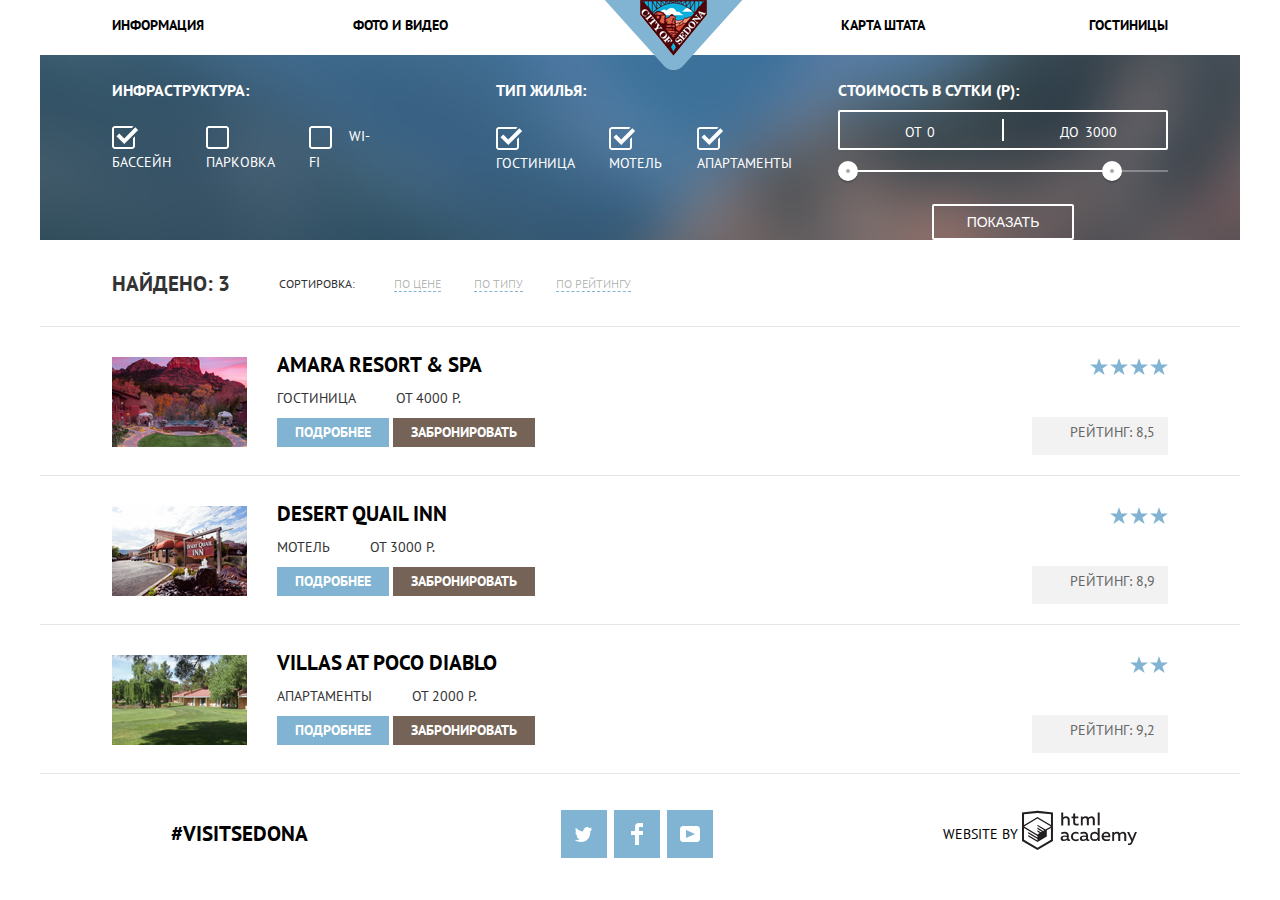
==== hotels.html @ 7894810a "завершение верстки" ====
<!DOCTYPE html>
<html lang="ru">
    <head>
    <meta charset="utf-8">
    <meta name="keywords" content=""> 
    <meta name="description" content="">
    <title>HTML Academy: Седона</title>
    <link href="https://fonts.googleapis.com/css?family=PT+Sans:400,700&amp;subset=cyrillic" rel="stylesheet">
    <link href="css/normalize.css" rel="stylesheet">
    <link href="css/style.css" rel="stylesheet">
  </head>
  <body>
     <div class="container">
      <header class="main-header">
         <a href="index.html" class="main-header-logo">
                  <img src="img/logo.png" width="138px" height="70px" alt="Логотип Седона">
         </a>
          <nav class="main-navigation">
              <ul class="site-navigation">
                  <li><a href="#" aria-label="информация">Информация</a></li>
                  <li><a href="#" aria-label="фото и видео">Фото и видео</a></li>
                  <li><a href="#" aria-label="карта штата">Карта штата</a></li>
                  <li><a href="hotels.html" aria-label="гостиницы">Гостиницы</a></li>
              </ul>
          </nav>
      </header>
      <main>
      <h1 class="visually-hidden">Гостиницы</h1>
      <form class="filters" action="https://echo.htmlacademy.ru/" method="get">
          <h2 class="visually-hidden">Фильтр</h2>
          <div class="check">
          <fieldset class="fieldset-1">
              <legend>Инфраструктура:</legend>
              <div class="input-wrapper">
              <input type="checkbox" name="pool" id="ch-1" checked hidden><label tabindex="5" for="ch-1">Бассейн</label>
              </div>
              <div class="input-wrapper">
              <input type="checkbox" name="parking" id="ch-2" hidden><label tabindex="6" for="ch-2">Парковка</label>
              </div>
              <div class="input-wrapper">
              <input type="checkbox" name="wifi" id="ch-3" hidden><label tabindex="7" for="ch-3">Wi-fi</label>
              </div>
          </fieldset>
          <fieldset class="fieldset-2">
              <legend>Тип жилья:</legend>
              <div class="input-wrapper">
              <input type="checkbox" name="hotel" id="ch-4" checked hidden><label tabindex="8" for="ch-4">Гостиница</label>
              </div>
              <div class="input-wrapper">
              <input type="checkbox" name="motel" id="ch-5" checked hidden><label tabindex="9" for="ch-5">Мотель</label>
              </div>
              <div class="input-wrapper">
              <input type="checkbox" name="apart" id="ch-6" checked hidden><label tabindex="10" for="ch-6">Апартаменты</label>
              </div>
		  </fieldset>
              <!--тут будут ползунки-->
              
            <fieldset class="fieldset-3">
              <div class="filter-range">
                  <div class="filter-range-title">
                    Стоимость в сутки (р):
                  </div>
                  <div class="price-controls">
                      <label class="min-price">от <input type="text" name="min-price" value="0"></label><label class="max-price">до <input type="text" name="max-price" value="3000"></label>
                  </div>
                  <div class="range-controls">
                      <div class="scale">
                        <div class="bar"></div>
                      </div>
                      <div class="range-toggle range-toggle-min"></div>
                      <div class="range-toggle range-toggle-max"></div>
                  </div>
                  <button class="btn-transparent" type="submit" value="ПОКАЗАТЬ" aria-label="показать">Показать</button>
              </div>
              <!--тут будут ползунки-->
              </fieldset>
            </div>
      </form>
      
              <!--сортировка-->
              <h2 class="visually-hidden">Сортировка</h2>
              <form action="https://echo.htmlacademy.ru/" method="get">
                <div class="result">
                 <p class="found">Найдено: 3</p>
                  <p class="sort">Сортировка:</p>
                  <p class="first-sort">
                     <input type="radio" name="sort1" id="forprice" value="По цене" hidden><label for="forprice">По цене</label>
                     <input type="radio" name="sort1" id="fortype" value="По типу" hidden><label for="fortype">По типу</label>
                     <input type="radio" name="sort1" id="forrate" value="По рейтингу" hidden><label for="forrate">По рейтингу</label>
                  </p>
                  <p class="second-sort">
                    <a href="" class="first">
                     <input type="radio" name="sort2" value="От меньшего к большему" hidden>
                     </a>
                     <a href="" class="second">
                     <input type="radio" name="sort2" value="От большего к меньшему" hidden>
                     </a>
                  </p>
                </div>
              </form>
              <!--сортировка-->   
      <section class="catalog">
          <h2 class="visually-hidden">Список гостиниц</h2>
          <ul class="catalog-list">
              <li class="catalog-item">
                  <div class="preview">
                    <img src="img/p1.jpg" alt="" width="135" height="90" alt="Превью Amara resort & spa">
                  </div>
                  <div class="information">
                    <h3>Amara resort & spa</h3>
                    <p class="inf-1">
                        <span>Гостиница</span>
                        <span>От 4000 Р.</span>
                    </p>
                    <p>
                        <a href="#" class="button button-more" aria-label="Подробнее">Подробнее</a>
                        <a href="#" class="button button-booking" aria-label="Забронировать">Забронировать</a>
                    </p>
                  </div>
                  <div class="grade">
                      <span class="stars">
                          <img src="img/starr.png"><img src="img/starr.png"><img src="img/starr.png"><img src="img/starr.png">
                      </span><br>
                      <span class="rating">Рейтинг: 8,5</span>
                  </div>
              </li>
              
              <li class="catalog-item">
                  <div class="preview">
                      <img src="img/p2.jpg" alt="" width="135" height="90" alt="Превью Desert quail inn">
                  </div>
                  <div class="information">
                      <h3>Desert quail inn</h3>
                      <p class="inf-1">
                          <span>Мотель</span>
                          <span>От 3000 Р.</span>
                      </p>
                      <p>
                          <a href="#" class="button button-more" aria-label="Подробнее">Подробнее</a>
                          <a href="#" class="button button-booking" aria-label="Забронировать">Забронировать</a>
                      </p>
                  </div>
                  <div class="grade"> 
                      <span class="stars">
                          <img src="img/starr.png"><img src="img/starr.png"><img src="img/starr.png">
                      </span><br>
                      <span class="rating">Рейтинг: 8,9</span>
                  </div>
              </li>
              
              <li class="catalog-item">
                 <div class="preview">
                      <img src="img/p3.jpg" alt="" width="135" height="90" alt="Превью Villas at poco Diablo">
                 </div>
                 <div class="information">
                      <h3>Villas at poco Diablo</h3>
                      <p class="inf-1">
                          <span>Апартаменты</span>
                          <span>От 2000 Р.</span>
                      </p>
                      <p>
                          <a href="#" class="button button-more" aria-label="Подробнее">Подробнее</a>
                          <a href="#" class="button button-booking" aria-label="Забронировать">Забронировать</a>
                      </p>
                  </div>
                  <div class="grade"> 
                      <span class="stars">
                          <img src="img/starr.png"><img src="img/starr.png">
                      </span><br>
                      <span class="rating">Рейтинг: 9,2</span>
                  </div>
              </li>
          </ul>
      </section>
      </main>
      <footer class="main-footer">
          <div class="tag width33">#visitsedona</div>
          <div class="footer-social width33">
              <ul class="social">
                  <li><a class="social-button" href="#" target="_blank" aria-label="Twitter"><span class="visually-hidden">Twitter</span>
                  <svg xmlns="http://www.w3.org/2000/svg" xmlns:xlink="http://www.w3.org/1999/xlink" width="17" height="15" viewBox="0 0 17 15"><path fill="#FFF" d="M10.95.144c1.685-.496 2.984.27 3.577 1.179.673-.231 1.331-.481 2.011-.708a2.345 2.345 0 0 1-.857 1.768c.685.17 1.304-.491 1.304-.491-.169 1-1.006 1.788-1.563 2.024-.231 6.75-3.175 11.217-10.077 11.082h-.446c-.41 0-4.164-.46-4.898-1.887 2.271.196 3.893-.422 4.693-1.177-.96-.3-2.679-.477-2.979-2.95.349.106.564.228 1.19.119C1.705 8.247.374 7.53.448 5.33c.285.328 1.067.536 1.34.472C1.085 5.561-.182 2.442.894.85c1.818 1.854 3.735 3.606 7.152 3.773C8.254 2.33 9.183.793 10.95.144z"/></svg>
                  </a></li>
                  <li><a class="social-button" href="#" target="_blank" aria-label="Фейсбук"><span class="visually-hidden">Фейсбук</span>
                  <svg xmlns="http://www.w3.org/2000/svg" width="12" height="22" viewBox="0 0 12 22"><path fill="#FFF" d="M12 4V0H8a4 4 0 0 0-4 4v4H0v4h4v10h4V12h4V8H8V4h4z"/></svg>
                  </a></li>
                  <li><a class="social-button" href="#" target="_blank" aria-label="YouTube"><span class="visually-hidden">YouTube</span>
                  <svg xmlns="http://www.w3.org/2000/svg" xmlns:xlink="http://www.w3.org/1999/xlink" width="20" height="16" viewBox="0 0 20 16"><path fill="#FFF" d="M17 0H3C1.35 0 0 1.35 0 3v10c0 1.65 1.35 3 3 3h14c1.65 0 3-1.35 3-3V3c0-1.65-1.35-3-3-3zM6.027 11.998V4.002L15.014 8l-8.987 3.998z"/></svg>
                  </a></li>
              </ul>
          </div>
          <p class="footer-copyright width33">
                <span>website by</span>
                <a class="copyright-button" href="https://htmlacademy.ru/intensive/htmlcss" target="_blank" aria-label="html academy">
                    <svg id="Layer_1" data-name="Layer 1" width="115px" height="41px" xmlns="http://www.w3.org/2000/svg" viewBox="0 0 108.08 36.85"><title>logo-htmlacademy-small1</title><path d="M44.61,26.88a2,2,0,0,0,.55-0.1v1.33a3.25,3.25,0,0,1-1.18.21,1.67,1.67,0,0,1-1.67-1,4.84,4.84,0,0,1-3.14,1.08c-1.51,0-2.91-.83-2.91-2.55,0-2.13,2-2.79,3.71-2.79a11.08,11.08,0,0,1,2.17.25v-0.3c0-1-.76-1.77-2.19-1.77a7.42,7.42,0,0,0-3,.64v-1.7a10.21,10.21,0,0,1,3.19-.55c2.36,0,3.81,1.12,3.81,3.65v3a0.54,0.54,0,0,0,.49.59h0.17Zm-6.44-1.13A1.35,1.35,0,0,0,39.63,27h0.11a3.39,3.39,0,0,0,2.41-1V24.58a9.72,9.72,0,0,0-1.81-.21c-1,0-2.16.33-2.16,1.38h0Zm12.36-6.11a5,5,0,0,1,2.57.64V22a4.08,4.08,0,0,0-2.3-.7,2.75,2.75,0,1,0,0,5.49,5,5,0,0,0,2.43-.64v1.71a6.27,6.27,0,0,1-2.76.57A4.21,4.21,0,0,1,46,24.51q0-.21,0-0.41a4.32,4.32,0,0,1,4.18-4.46h0.38Zm12.17,7.24a2,2,0,0,0,.55-0.1v1.33a3.25,3.25,0,0,1-1.18.21,1.67,1.67,0,0,1-1.67-1,4.84,4.84,0,0,1-3.14,1.08c-1.51,0-2.91-.83-2.91-2.55,0-2.13,2-2.79,3.71-2.79a11.08,11.08,0,0,1,2.17.25v-0.3c0-1-.76-1.77-2.19-1.77a7.42,7.42,0,0,0-3,.64v-1.7a10.21,10.21,0,0,1,3.19-.55c2.36,0,3.81,1.12,3.81,3.65v3a0.54,0.54,0,0,0,.49.59h0.17Zm-6.44-1.13A1.35,1.35,0,0,0,57.73,27h0.11a3.39,3.39,0,0,0,2.41-1V24.58a9.72,9.72,0,0,0-1.81-.21c-1.06,0-2.16.33-2.16,1.38h0ZM73,16V28.2H71.35V26.88a3.88,3.88,0,0,1-3.19,1.54,4.4,4.4,0,0,1,0-8.78,3.81,3.81,0,0,1,3,1.3V16H73Zm-4.53,5.22a2.76,2.76,0,1,0,0,5.52A2.86,2.86,0,0,0,71.15,25V23A2.91,2.91,0,0,0,68.49,21.27ZM79,19.64c3.31,0,4.46,2.68,3.92,5.09H76.7c0.21,1.5,1.67,2.11,3.19,2.11a6.11,6.11,0,0,0,2.64-.59v1.6a7.14,7.14,0,0,1-3,.57C77,28.42,74.78,27,74.78,24a4.18,4.18,0,0,1,4-4.39H79Zm0.09,1.54a2.28,2.28,0,0,0-2.44,2.1v0.06H81.3A2,2,0,0,0,79.13,21.18Zm5.73,7V19.87h1.65v1a3.81,3.81,0,0,1,2.78-1.27A2.86,2.86,0,0,1,91.89,21a4.12,4.12,0,0,1,2.91-1.33A3.06,3.06,0,0,1,98,23V28.2h-1.9V23.05a1.59,1.59,0,0,0-1.42-1.75H94.42a2.8,2.8,0,0,0-2.07,1.12V28.2h-1.9V23.05A1.59,1.59,0,0,0,89,21.31H88.8a3,3,0,0,0-2.21,1.29v5.63H84.86Zm21.31-8.33h1.9l-3.91,9.46c-0.9,2.17-2.09,2.86-3.35,2.86a4.76,4.76,0,0,1-1.1-.14V30.46a2.86,2.86,0,0,0,.85.12c0.9,0,1.58-.64,2.07-1.9l0.17-.42-4-8.4h2l2.86,6.29ZM38.73,1.46V6.22a3.81,3.81,0,0,1,2.7-1.14,3.25,3.25,0,0,1,3.44,3.4v5.15H43V8.72a1.81,1.81,0,0,0-1.61-2h-0.3a2.93,2.93,0,0,0-2.32,1.39v5.52h-1.9V1.46h1.9ZM49.94,2.31v3h3V6.91h-3v3.81c0,1.1.5,1.46,1.58,1.46a4.49,4.49,0,0,0,1.69-.33v1.6A6.8,6.8,0,0,1,51,13.8a2.55,2.55,0,0,1-2.86-2.74V6.89H46.58V5.26h1.5V2.74Zm5.4,11.31V5.28H57v1A3.81,3.81,0,0,1,59.77,5a2.86,2.86,0,0,1,2.6,1.33A4.12,4.12,0,0,1,65.28,5,3.06,3.06,0,0,1,68.44,8.4v5.21h-1.9V8.46a1.59,1.59,0,0,0-1.42-1.75H64.89a2.8,2.8,0,0,0-2.07,1.12v5.78h-1.9V8.46A1.59,1.59,0,0,0,59.5,6.71H59.27A3,3,0,0,0,57.06,8v5.63H55.34ZM71.17,1.45H73V13.6H71.17V1.45ZM14.71,0H14.55L0,1.54V28.21l14.55,8.66,14.55-8.66V1.54Zm12.5,27.1L14.55,34.64,1.9,27.12V16.18l12.59,7.5V25L5.86,19.9v1.31l8.68,5.21v1.39L5.87,22.65V24l8.68,5.21,8.75-5.24V18.31L27.2,16V27.12Zm0-12.53-3.48,2-1.6,1L14.51,13v1.31L21,18.23H21l-0.14.09-1,.54-5.37-3.2V17l4.24,2.52-1,.67-3.2-1.9v1.31l2.1,1.24L14.5,22.1,2,14.65,14.51,7.11Zm0-1.32L14.49,5.76,1.91,13.25v-10L14.56,1.92,27.21,3.25v10h0Z" transform="translate(0 -0.02)" fill="#231f20"/></svg>
                </a>
          </p>
      </footer>
    </div>
  </body>
</html>
---- css/style.css ----
body {
	margin: 0;
	padding: 0;
	font-family: 'PT Sans', 'Arial', sans-serif;
	font-size: 14px;
	line-height: 26px;
	color: #333333;
	text-transform: uppercase;
	background-color: #ffffff;
}

.container {
    width: 1200px;
    margin: 0 auto;
}

.visually-hidden:not(:focus):not(:active),
input[type="checkbox"].visually-hidden,
input[type="radio"].visually-hidden {
  position: absolute;
  width: 1px;
  height: 1px;
  margin: -1px;
  border: 0;
  padding: 0;
  white-space: nowrap;
  clip-path: inset(100%);
  clip: rect(0 0 0 0);
  overflow: hidden;
}

a {
	text-decoration: none;
	color: #000000;
}

img {
  max-width: 100%;
  height: auto;
}

.main-header-logo {
    position: absolute; 
    top: 0;
    left: 605px;
    width: 138px;
    height: 70px;
    display: block;
}

.main-navigation {
	font-size: 14px;
	line-height: 26px;
    padding: 0 72px;
    margin-top: 12px;
    margin-bottom: 17px;
	font-weight: bold;
	color: #000000;
	background-color: #ffffff;
}

.site-navigation {
    display: flex;
    flex-wrap: wrap;
}

.site-navigation li:first-child {
    width: 128px;
    margin-right: 113px;
}

.site-navigation li:nth-child(2) {
    width: 128px;
    margin-right: 360px;
}

.site-navigation li:nth-child(3) {
    width: 128px;
    margin-right: 71px;
}

.site-navigation li:nth-child(4) {
    width: 128px;
    text-align: right;
}

.site-navigation,
.housingmealsouvenirs-list,
.threeadvantages-list,
.social,
.catalog-list {
	list-style: none;
    margin: 0;
    padding: 0;
}

.main-navigation a[href]:hover,
.main-navigation a[href]:focus {
	color: #81b3d2;
}

.main-navigation a:not([href]) {
	color: #766357;
}

.main-navigation a[href]:active {
	color: #928a85;
}

.background-image {
	background-image: url(../img/background.jpg);
	background-repeat: no-repeat;
    background-position: 0px -75px;
    display: flex;
    flex-direction: column;
    align-items: center;  
    margin-bottom: 60px;
}

.background-image img:first-child {
    margin-top: 76px;
    margin-bottom: 11px;
}

.background-image img:nth-child(2) {
    margin-bottom: 52px;
}
.background-image img:nth-child(3) {
    margin-bottom: 56px;
}

.background-image img:nth-child(4) {
    margin-bottom: 23px;
}

.caption-wrapper {
    display: flex;
    justify-content: center;
}

.caption {
    width: 636px;
    text-align: center;
}

.sedona {
    width: 636px;
    height: 50px;
    margin: 0;
    margin-bottom: 30px;
	font-size: 21px;
	line-height: 26px;
	font-weight: bold;
	color: #000000;
}

.fiveadvantages {
	font-size: 14px;
	line-height: 26px;
	font-weight:normal;
    margin-bottom: 50px;
	color: #333333;
}

.width33 {
    width: 33.3%;
}

.width66 {
    width: 66.7%;
}

.realtown {
    display: flex;
    margin-bottom: 140px;
}

.realtown .width66 img {
    display: block;
}

.realtown .width33 {
    padding-top: 45px;
}

.realtown .width33 h3 {
    margin-bottom: ;
}

.realtown .width33,
.devilsbridge .width33 {
	background-color: #81b3d2;
    text-align: center;
}

.realtown .width33 h3,
.devilsbridge .width33 h3 {
    margin: 0;
    padding: 0;
	font-size: 21px;
	font-weight: bold;
	color: #ffffff;
}

.realtown .width33 span,
.devilsbridge .width33 span {
	font-size: 14px;
	line-height: 21px;
	color: #ffffff;
}

.realtown .width33 p,
.devilsbridge .width33 p {
    margin: 0;
    padding: 0;
	font-size: 14px;
	line-height: 21px;
	color: #ffffff;
    
}

.housingmealsouvenirs {
    margin-bottom: 67px;
}

.housingmealsouvenirs p {
    margin-top: 25px;
}

.housingmealsouvenirs-list {
    display: flex;
    justify-content: space-between;
}

.housingmealsouvenirs-list li {
    text-align: center;
    width: 33.3%;
}

.housingmealsouvenirs-list h3 {
	font-size: 21px;
	line-height: 21px;
	font-weight: bold;
}

.housingmealsouvenirs-list p {
	font-size: 14px;
	line-height: 21px;
	color: #333333;
}

.housing-item {
    position: relative;
}

.housing-item h3::before {
    position: absolute;
    content: "";
    top: -80px;
    left: 162px;
	background-image: url(../img/icon-1.svg);
	background-repeat: no-repeat;
    background-position: 0 0;
    width:  79px;
    height: 74px;  
}

.meal-item {
    position: relative;
}

.meal-item h3::before {
    position: absolute;
    content: "";
    top: -80px;
    left: 162px;
	background-image: url(../img/icon-3.svg);
	background-repeat: no-repeat;
    background-position: 0 0;
    width:  79px;
    height: 74px;  
}

.souvenirs-item {
    position: relative;
}

.souvenirs-item h3::before {
    position: absolute;
    content: "";
    top: -85px;
    left: 168px;
	background-image: url(../img/icon-2.svg);
	background-repeat: no-repeat;
    background-position: 0 0;
    width:  79px;
    height: 76px; 
    
}

.devilsbridge {
    display: flex;
    flex-direction: row-reverse;
}

.devilsbridge .width33 {
    padding-top: 50px;
}

.devilsbridge .width66 img {
    display: block;
}

.threeadvantages {
    margin-bottom: 50px;
}


.threeadvantages-list {
    background-color: #eeeeee;
    display: flex;
    justify-content: space-between;
    padding-top: 30px;
    padding-bottom: 50px;
}

.threeadvantages-list li {
    text-align: center;
    
}

.threeadvantages-list h3 {
	font-size: 21px;
	line-height: 21px;
	font-weight: bold;
	color: #000000;
}

.threeadvantages-list span {
	font-size: 14px;
	line-height: 21px;
	color: #333333;
}

.threeadvantages-list p {
	font-size: 14px;
	line-height: 21px;
	color: #333333;
}

.booked {
    display: flex;
    flex-direction: column;
    align-items: center;
}

.booked-wrapper {
    width: 576px;
    text-align: center;
}

.booked h3 {
	font-size: 30px;
	line-height: 36px;
	font-weight: bold;
	color: #000000;
    margin: 0 0 23px 0;
    padding: 0;
}

.booked p {
	font-size: 14px;
	line-height: 24px;
	color: #333333;
    margin: 0 0 46px 0;
    padding: 0;
}

.booked button {
    font-family: inherit;
    width: 567px;
    height: 86px;
	font-size: 21px;
	font-weight: bold;
	line-height: 26px;
	color: #ffffff;
	border: none;
	background-color: #766357;
}
.booked button:hover,
.booked button:focus {
	background-color: #604e43;
	outline: none;
}

.booked button:active {
	color: rgba(255, 255, 255, 0.3);
	background-color: #503e33;
	outline: none;
}

.map {
    position: relative;   
}

.map form {
    box-sizing: border-box;
    position: absolute;  
    padding: 55px 55px;
    width: 567px;
    top: 0;
    left: 50%;
    background: #ffffff;
    margin-left: -284px;
    z-index: 1;
}

.map fieldset {
    border: none;
}

.map label {
	font-size: 14px;
	line-height: 26px;
	font-weight: bold;
	color: #000000;
}

.map input[type="date"] {
	background-color: #f2f2f2;
    margin: 0;
    padding: 0;
	border: none;
    width: 346px;
    height: 38px;
}

.map input[type="number"] {
    margin: 0;
    padding: 0;
	background-color: #f2f2f2;
	border: none;
    width: 114px;
    height: 38px;  
}

.map input[type="date"]:first-of-type {
    
}

.map input[type="date"]:nth-of-type(2) {
    
}

.map input[type="number"]:first-of-type {
/*
    margin-top: 0;
    margin-bottom: 0;
    margin-left: 20px;
    margin-right: 50px;
*/
}
.map input[type="number"]:nth-of-type(2) {
    
}

.map input[type="date"]:hover,
.map input[type="number"]:hover {
	background-color: #ebebeb;
}

.map input[type="date"]:focus,
.map input[type="number"]:focus {
	background-color: #ffffff;
	border: solid 2px #e5e5e5;
	outline: none;
}

input[type="date"] {
    background: url("../img/calendar.svg") no-repeat 100% 50%;
}

.map input[type="submit"] {
    width: 457px;
    height: 58px;
    font-family: inherit;
    font-size: 21px;
    line-height: 26px;
    font-weight: bold;
    text-transform: uppercase;
	background-color: #81b3d2;
    margin: 0;
	color: #ffffff;
	border: none;
}
.map input[type="submit"]:hover,
input[type="submit"]:focus {
	color: #ffffff;
	background-color: #669ec0;
}
.map input[type="submit"]:active {
	background-color: #5496bd;
	color: rgba(255, 255, 255, 0.3);
}


fieldset input[type="button"] {
    background: none;
    color: #ffffff;
    border: solid 2px #ffffff;
}

fieldset input[type="button"]:hover {
    color: #000000;
    background-color: #ffffff;
}


.check {
    display: flex;
    flex-direction:row;
    justify-content: space-around;
	background-image: url(../img/back2.jpg);
    background-position: 0 -1000px;
    padding-top: 25px;
    padding-left: 70px;
    padding-right: 70px;
    padding-bottom: 0;
}
.filters legend,
.filters .price{
	font-size: 16px; 
	font-weight: bold;
	line-height: 21px;
	color: #ffffff;
}

.filters label {
	font-size: 14px;
	line-height: 21px;
	color: #ffffff;
}

.filter-range {
  width: 330px;
  color: #ffffff;
  text-transform: uppercase;
}

.filter-range-title {
  margin-bottom: 9px;
  font-weight: bold;
  font-size: 16px;
  line-height: 21px;
}

.price-controls {
  position: relative;
  height: 36px;
  font-size: 0;
  margin-bottom: 20px;
  border: 2px solid #ffffff;
  border-radius: 2px;
}

.price-controls::after {
  content: "";
  position: absolute;
  top: 50%;
  left: 50%;
  width: 2px;
  height: 22px;
  background: #ffffff;
  transform: translate(-50%, -50%);
}

.price-controls label {
  display: inline-block;
  font-size: 14px;
  line-height: 38px;
  vertical-align: top;
  cursor: pointer;
}

.price-controls .min-price,
.price-controls .max-price {
  width: 90px;
  padding-left: 65px;
}

.price-controls input {
  width: 50px;
  margin: 0;
  color: inherit;
  font: inherit;
  background: none;
  border: none;
}

.range-controls {
  position: relative;
  margin-bottom: 32px;
}

.range-controls .scale {
  height: 2px;
  background: rgba(255, 255, 255, 0.3);
}

.range-controls .bar {
  width: 80%;
  height: 2px;
  background: #ffffff;
}

.range-toggle {
  position: absolute;
  top: -9px;
  width: 4px;
  height: 4px;
  background: #ababab;
  border: 8px solid #ffffff;
  border-radius: 50%;
  box-shadow: 0 2px 1px 0 rgba(0, 1, 1, 0.2);
  cursor: pointer;
}

.range-toggle:hover {
  background: #1c4f80;
}

.range-toggle-min {
  left: 0;
}

.range-toggle-max {
  left: 80%;
}

.btn-transparent {
  display: block;
  margin: 0 auto;
  padding: 6px 33px;
  font-size: 14px;
  line-height: 20px;
  color: #ffffff;
  text-transform: uppercase;
  background: transparent;
  border: 2px solid #ffffff;
  border-radius: 2px;
  cursor: pointer;
}

.btn-transparent:hover {
  color: #000000;
  background: #ffffff;
}

.input-wrapper {
    margin-bottom: 20px;
}

.fieldset-1 {
    display: flex;
    flex-direction: row;
    border: none;
    color: #ffffff;
    margin-right: 106px;
    padding: 0;
}

.fieldset-1 legend {
    margin-bottom: 22px;
}
.fieldset-2 legend {
    margin-bottom: 18px;
}
.fieldset-3 legend {}



.fieldset-2 {
    display: flex;
    flex-direction: row;
    border: none;
    color: #ffffff;
}

 .fieldset-3 {
    display: flex;
    flex-direction: row;
    border: none;
    padding: 0;
    margin-left: auto;
}

.result {
    display: flex;
    flex-direction:row;
    align-items: center;
    padding: 10px 0;
}


p.found {
	font-size: 21px;
	font-weight: bold;
	line-height: 26px;
    margin-left: 72px;
    margin-right: 49px;
}
p.sort {
    font-size: 12px;
    line-height: 18px;
    margin-right: 39px;
}

.first-sort {
	font-size: 12px;
	line-height: 18px;
    color: rgba(0, 0, 0, 0.3);
}

.first-sort label {
    border-bottom: 1px dashed #81b3d2;
    margin-right: 30px;
}

.first-sort label:hover {
    color: #81b3d2;
}

.second-sort {
    margin-left: auto;
    margin-right: 72px;
}

.second-sort .first {
    
}
.second-sort .second {
    
}

.catalog {
    padding: 0 0;
}

.catalog-list {
    display: flex;
    flex-direction: column;
}

.catalog-list li{
    display: flex;
    flex-direction:row;
}

.catalog-list .preview {
    width: 135px;
    height: 90px;
    margin-right: 30px;
    display: block;
    margin: 30px 30px 0 72px;
}

.catalog-list .information {
    flex-grow: 1; 
    padding: 0;
    margin: 0;
}

div .grade {
    display: flex;
    flex-direction: column;
    align-items: flex-end;
    justify-content: space-between;
    margin-right: 72px;
    margin-top: 30px;
}

.stars img {
    margin-left: 2px;
}

.catalog-list .grade {
    width: 241px;
    margin-left: auto;
    text-align: right;
}

.catalog-list li {
    border-bottom: 1px solid #e5e5e5;
    padding-bottom: 20px;
}
.catalog-list li:first-child {
    border-top: 1px solid #e5e5e5;
    margin-top: -2px;
}

.catalog-item h3 {
	font-size: 21px;
	line-height: 26px;
	font-weight: bold;
	color: #000000;
}

.catalog-item h3:hover {
    color: #81b3d2;
}

.catalog-item h3:active {
    border-bottom: none;
    color: #81b3d2;
}

.catalog-item h3:active {
    color: rgba(0, 0, 0, 0.3);
}

.information h3 {
    margin-top: 25px;
    margin-bottom: 8px;
    
}

p.inf-1 {
	font-size: 14px;
	line-height: 21px;
	color: #333333;
    margin-top: 8px;
}

.inf-1 span:first-child {
    margin-right: 36px;
}

.information p {
    margin-top: 10px;
    margin-bottom: 10px;
}

.grade .rating {
    width: 110px;
    height: 27px;
	font-size: 14px;
	line-height: 21px;
	color: #666666;
	background-color: #f2f2f2;
}


.information .button {
	font-size: 14px;
	line-height: 21px;
	font-weight: bold;
	color: #ffffff;
}

.button-more {
	padding: 5px 18px 6px 18px;
    background-color: #81b3d2;
}

.button-more:hover {
    background-color: #669ec0;
    
}

.button-more:active {
    background-color: #5496bd;
    color: rgba(255, 255, 255, 0.3);
}

.button-booking {
	background-color: #766357;
    padding: 5px 18px 6px 18px;
    
}

.button-booking:hover {
	background-color: #604e43;
}

.button-booking:active {
	background-color: #503e33;
    color: rgba(255, 255, 255, 0.3);
}

.rating {
    padding: 5px 13px 6px 13px;
}

input[type="checkbox"] {
  display: none;
}

input[type="checkbox"] + label::before {
    content: "";
    display: inline-block;
    vertical-align: middle;
    height: 23px;
    width: 26px;
    margin: 0 14px 0 0;
    background-image: url(../img/checkbox-off.svg);
    background-repeat: no-repeat;
}

input[type="checkbox"]:checked + label::before {
    background-image: url(../img/checkbox-on.svg);
}

input[type="checkbox"] + label::before {
       background-image: url(../img/checkbox-off.svg)
}

input[type="checkbox"]:checked + label::before {
    background-image: url(../img/checkbox-on.svg)
}


.main-footer {
    min-height: 120px;
	background-color: rgba(255, 255, 255, 0.5);
    display: flex;
    justify-content: space-between;
    align-items: center;
    margin: 0;
    padding: 0;
}

.tag {
	font-size: 21px;
	font-weight: bold;
    text-align: center;
	color: #000000;
	line-height: 26px;
}

.footer-social {
    text-align: center;
}

.footer-social li {
    
}

.social {
    display: flex;
    flex-direction:row;
    justify-content: center;
    flex-wrap: wrap;
    margin: 0 auto;
    padding: 0;
}

.social-button {
    display: flex;
    align-items: center;
    align-content: center;
    justify-content: center;
    width: 46px;
    height: 48px;
    margin-right: 7px;
	background-color: #81b3d2;
}


.footer-social a:hover {
    background-color: #669ec0;
}

.footer-social a:active {
    background-color: #5496bd;
}

.footer-copyright {
    margin: 0;
    padding: 0;
    text-align: center;
}

.footer-copyright span {
	font-size: 14px;
	color: #000000;
    display: inline-block;
    vertical-align: middle;
	line-height: 26px;
}

.footer-copyright a {
    display: inline-block;
    vertical-align: middle;
}

.copyright-button:hover path {
    fill: #81b3d2;
}

.copyright-button:active path {
    fill: #bdbbbc;
}
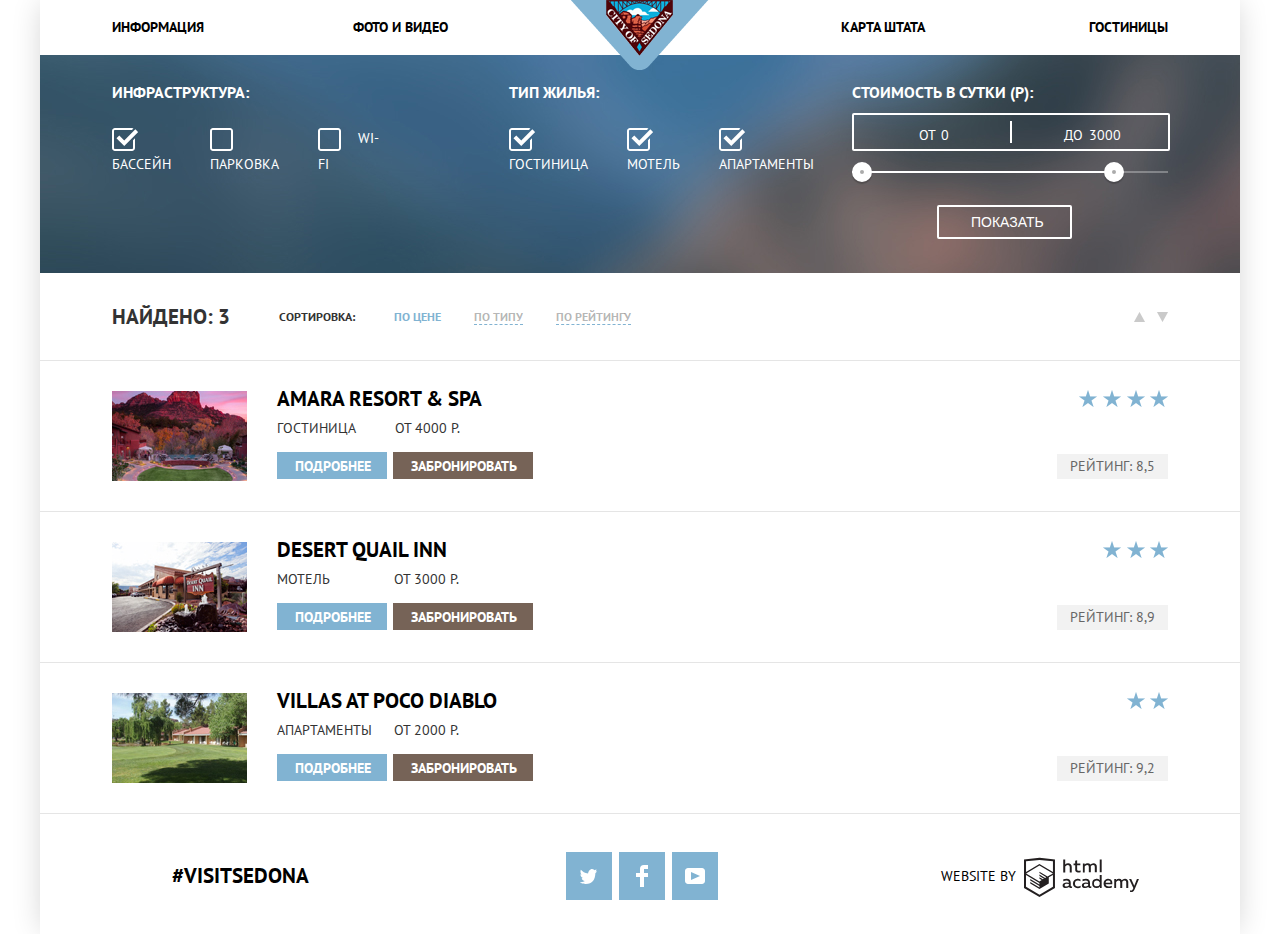
==== commit 40566581: "завершение верстки" ====
--- a/hotels.html
+++ b/hotels.html
@@ -84,18 +84,24 @@
                  <p class="found">Найдено: 3</p>
                   <p class="sort">Сортировка:</p>
                   <p class="first-sort">
-                     <input type="radio" name="sort1" id="forprice" value="По цене" hidden><label for="forprice">По цене</label>
+                     <input type="radio" name="sort1" id="forprice" value="По цене" hidden checked><label for="forprice">По цене</label>
                      <input type="radio" name="sort1" id="fortype" value="По типу" hidden><label for="fortype">По типу</label>
+                     
                      <input type="radio" name="sort1" id="forrate" value="По рейтингу" hidden><label for="forrate">По рейтингу</label>
                   </p>
+                  
                   <p class="second-sort">
-                    <a href="" class="first">
-                     <input type="radio" name="sort2" value="От меньшего к большему" hidden>
-                     </a>
-                     <a href="" class="second">
-                     <input type="radio" name="sort2" value="От большего к меньшему" hidden>
-                     </a>
+                    <label for="up">
+                        <img src="img/up.png">
+                    </label>
+                     <input type="radio" id="up"  name="sort2" value="От меньшего к большему" hidden>
+                     
+                     <label for="down">
+                         <img src="img/down.png">
+                     </label>
+                     <input type="radio" id="down" name="sort2" value="От большего к меньшему" hidden checked>
                   </p>
+                  
                 </div>
               </form>
               <!--сортировка-->   
@@ -108,8 +114,8 @@
                   </div>
                   <div class="information">
                     <h3>Amara resort & spa</h3>
-                    <p class="inf-1">
-                        <span>Гостиница</span>
+                    <p class="inf">
+                        <span class="inf-1">Гостиница</span>
                         <span>От 4000 Р.</span>
                     </p>
                     <p>
@@ -119,8 +125,8 @@
                   </div>
                   <div class="grade">
                       <span class="stars">
-                          <img src="img/starr.png"><img src="img/starr.png"><img src="img/starr.png"><img src="img/starr.png">
-                      </span><br>
+                          <img src="img/4stars.png">
+                      </span>
                       <span class="rating">Рейтинг: 8,5</span>
                   </div>
               </li>
@@ -131,8 +137,8 @@
                   </div>
                   <div class="information">
                       <h3>Desert quail inn</h3>
-                      <p class="inf-1">
-                          <span>Мотель</span>
+                      <p class="inf">
+                          <span class="inf-2">Мотель</span>
                           <span>От 3000 Р.</span>
                       </p>
                       <p>
@@ -142,8 +148,8 @@
                   </div>
                   <div class="grade"> 
                       <span class="stars">
-                          <img src="img/starr.png"><img src="img/starr.png"><img src="img/starr.png">
-                      </span><br>
+                          <img src="img/3stars.png">
+                      </span>
                       <span class="rating">Рейтинг: 8,9</span>
                   </div>
               </li>
@@ -154,8 +160,8 @@
                  </div>
                  <div class="information">
                       <h3>Villas at poco Diablo</h3>
-                      <p class="inf-1">
-                          <span>Апартаменты</span>
+                      <p class="inf">
+                         <span class="inf-3">Апартаменты</span>
                           <span>От 2000 Р.</span>
                       </p>
                       <p>
@@ -165,15 +171,15 @@
                   </div>
                   <div class="grade"> 
                       <span class="stars">
-                          <img src="img/starr.png"><img src="img/starr.png">
-                      </span><br>
+                          <img src="img/2stars.png">
+                      </span>
                       <span class="rating">Рейтинг: 9,2</span>
                   </div>
               </li>
           </ul>
       </section>
       </main>
-      <footer class="main-footer">
+      <footer class="main-footer hotels">
           <div class="tag width33">#visitsedona</div>
           <div class="footer-social width33">
               <ul class="social">
@@ -188,12 +194,14 @@
                   </a></li>
               </ul>
           </div>
-          <p class="footer-copyright width33">
+          <div class="footer-copyright width33">
+               <a  href="https://htmlacademy.ru/intensive/htmlcss" target="_blank" aria-label="html academy">
                 <span>website by</span>
-                <a class="copyright-button" href="https://htmlacademy.ru/intensive/htmlcss" target="_blank" aria-label="html academy">
+                <div class="copyright-button">
                     <svg id="Layer_1" data-name="Layer 1" width="115px" height="41px" xmlns="http://www.w3.org/2000/svg" viewBox="0 0 108.08 36.85"><title>logo-htmlacademy-small1</title><path d="M44.61,26.88a2,2,0,0,0,.55-0.1v1.33a3.25,3.25,0,0,1-1.18.21,1.67,1.67,0,0,1-1.67-1,4.84,4.84,0,0,1-3.14,1.08c-1.51,0-2.91-.83-2.91-2.55,0-2.13,2-2.79,3.71-2.79a11.08,11.08,0,0,1,2.17.25v-0.3c0-1-.76-1.77-2.19-1.77a7.42,7.42,0,0,0-3,.64v-1.7a10.21,10.21,0,0,1,3.19-.55c2.36,0,3.81,1.12,3.81,3.65v3a0.54,0.54,0,0,0,.49.59h0.17Zm-6.44-1.13A1.35,1.35,0,0,0,39.63,27h0.11a3.39,3.39,0,0,0,2.41-1V24.58a9.72,9.72,0,0,0-1.81-.21c-1,0-2.16.33-2.16,1.38h0Zm12.36-6.11a5,5,0,0,1,2.57.64V22a4.08,4.08,0,0,0-2.3-.7,2.75,2.75,0,1,0,0,5.49,5,5,0,0,0,2.43-.64v1.71a6.27,6.27,0,0,1-2.76.57A4.21,4.21,0,0,1,46,24.51q0-.21,0-0.41a4.32,4.32,0,0,1,4.18-4.46h0.38Zm12.17,7.24a2,2,0,0,0,.55-0.1v1.33a3.25,3.25,0,0,1-1.18.21,1.67,1.67,0,0,1-1.67-1,4.84,4.84,0,0,1-3.14,1.08c-1.51,0-2.91-.83-2.91-2.55,0-2.13,2-2.79,3.71-2.79a11.08,11.08,0,0,1,2.17.25v-0.3c0-1-.76-1.77-2.19-1.77a7.42,7.42,0,0,0-3,.64v-1.7a10.21,10.21,0,0,1,3.19-.55c2.36,0,3.81,1.12,3.81,3.65v3a0.54,0.54,0,0,0,.49.59h0.17Zm-6.44-1.13A1.35,1.35,0,0,0,57.73,27h0.11a3.39,3.39,0,0,0,2.41-1V24.58a9.72,9.72,0,0,0-1.81-.21c-1.06,0-2.16.33-2.16,1.38h0ZM73,16V28.2H71.35V26.88a3.88,3.88,0,0,1-3.19,1.54,4.4,4.4,0,0,1,0-8.78,3.81,3.81,0,0,1,3,1.3V16H73Zm-4.53,5.22a2.76,2.76,0,1,0,0,5.52A2.86,2.86,0,0,0,71.15,25V23A2.91,2.91,0,0,0,68.49,21.27ZM79,19.64c3.31,0,4.46,2.68,3.92,5.09H76.7c0.21,1.5,1.67,2.11,3.19,2.11a6.11,6.11,0,0,0,2.64-.59v1.6a7.14,7.14,0,0,1-3,.57C77,28.42,74.78,27,74.78,24a4.18,4.18,0,0,1,4-4.39H79Zm0.09,1.54a2.28,2.28,0,0,0-2.44,2.1v0.06H81.3A2,2,0,0,0,79.13,21.18Zm5.73,7V19.87h1.65v1a3.81,3.81,0,0,1,2.78-1.27A2.86,2.86,0,0,1,91.89,21a4.12,4.12,0,0,1,2.91-1.33A3.06,3.06,0,0,1,98,23V28.2h-1.9V23.05a1.59,1.59,0,0,0-1.42-1.75H94.42a2.8,2.8,0,0,0-2.07,1.12V28.2h-1.9V23.05A1.59,1.59,0,0,0,89,21.31H88.8a3,3,0,0,0-2.21,1.29v5.63H84.86Zm21.31-8.33h1.9l-3.91,9.46c-0.9,2.17-2.09,2.86-3.35,2.86a4.76,4.76,0,0,1-1.1-.14V30.46a2.86,2.86,0,0,0,.85.12c0.9,0,1.58-.64,2.07-1.9l0.17-.42-4-8.4h2l2.86,6.29ZM38.73,1.46V6.22a3.81,3.81,0,0,1,2.7-1.14,3.25,3.25,0,0,1,3.44,3.4v5.15H43V8.72a1.81,1.81,0,0,0-1.61-2h-0.3a2.93,2.93,0,0,0-2.32,1.39v5.52h-1.9V1.46h1.9ZM49.94,2.31v3h3V6.91h-3v3.81c0,1.1.5,1.46,1.58,1.46a4.49,4.49,0,0,0,1.69-.33v1.6A6.8,6.8,0,0,1,51,13.8a2.55,2.55,0,0,1-2.86-2.74V6.89H46.58V5.26h1.5V2.74Zm5.4,11.31V5.28H57v1A3.81,3.81,0,0,1,59.77,5a2.86,2.86,0,0,1,2.6,1.33A4.12,4.12,0,0,1,65.28,5,3.06,3.06,0,0,1,68.44,8.4v5.21h-1.9V8.46a1.59,1.59,0,0,0-1.42-1.75H64.89a2.8,2.8,0,0,0-2.07,1.12v5.78h-1.9V8.46A1.59,1.59,0,0,0,59.5,6.71H59.27A3,3,0,0,0,57.06,8v5.63H55.34ZM71.17,1.45H73V13.6H71.17V1.45ZM14.71,0H14.55L0,1.54V28.21l14.55,8.66,14.55-8.66V1.54Zm12.5,27.1L14.55,34.64,1.9,27.12V16.18l12.59,7.5V25L5.86,19.9v1.31l8.68,5.21v1.39L5.87,22.65V24l8.68,5.21,8.75-5.24V18.31L27.2,16V27.12Zm0-12.53-3.48,2-1.6,1L14.51,13v1.31L21,18.23H21l-0.14.09-1,.54-5.37-3.2V17l4.24,2.52-1,.67-3.2-1.9v1.31l2.1,1.24L14.5,22.1,2,14.65,14.51,7.11Zm0-1.32L14.49,5.76,1.91,13.25v-10L14.56,1.92,27.21,3.25v10h0Z" transform="translate(0 -0.02)" fill="#231f20"/></svg>
-                </a>
-          </p>
+                </div>
+            </a>
+          </div>
       </footer>
     </div>
   </body>
--- a/css/style.css
+++ b/css/style.css
@@ -1,3 +1,4 @@
+
 body {
 	margin: 0;
 	padding: 0;
@@ -9,9 +10,15 @@
 	background-color: #ffffff;
 }
 
+div {
+    display: block;
+}
+
 .container {
+    position: relative;
     width: 1200px;
     margin: 0 auto;
+    box-shadow: 0 0 30px -4px rgba(0,0,0, 0.2);
 }
 
 .visually-hidden:not(:focus):not(:active),
@@ -39,10 +46,11 @@
   height: auto;
 }
 
-.main-header-logo {
+.main-header-logo img {
     position: absolute; 
     top: 0;
-    left: 605px;
+    left: 50%;
+    margin-left: -69px;
     width: 138px;
     height: 70px;
     display: block;
@@ -51,9 +59,7 @@
 .main-navigation {
 	font-size: 14px;
 	line-height: 26px;
-    padding: 0 72px;
-    margin-top: 12px;
-    margin-bottom: 17px;
+    padding: 14px 72px 15px 72px;
 	font-weight: bold;
 	color: #000000;
 	background-color: #ffffff;
@@ -158,16 +164,19 @@
 	font-size: 14px;
 	line-height: 26px;
 	font-weight:normal;
+    margin-top: 0;
     margin-bottom: 50px;
 	color: #333333;
 }
 
 .width33 {
-    width: 33.3%;
+    width: 400px;
+    box-sizing: border-box;
 }
 
 .width66 {
-    width: 66.7%;
+    width: 800px;
+    box-sizing: border-box;
 }
 
 .realtown {
@@ -175,48 +184,75 @@
     margin-bottom: 140px;
 }
 
-.realtown .width66 img {
+.realtown img {
     display: block;
 }
 
 .realtown .width33 {
-    padding-top: 45px;
-}
-
-.realtown .width33 h3 {
-    margin-bottom: ;
-}
-
-.realtown .width33,
+    padding-top: 47px;
+    padding-left: 60px;
+    padding-right: 60px;
+    background-color: #81b3d2;
+    text-align: center;
+}
+
 .devilsbridge .width33 {
+    padding-top: 46px;
+    padding-left: 40px;
+    padding-right: 40px;
+    padding-bottom: 46px;
 	background-color: #81b3d2;
     text-align: center;
 }
 
-.realtown .width33 h3,
-.devilsbridge .width33 h3 {
-    margin: 0;
+.realtown h3 {
+    margin: 0 0 22px 0;
     padding: 0;
 	font-size: 21px;
+    line-height: 21px;
 	font-weight: bold;
 	color: #ffffff;
 }
 
-.realtown .width33 span,
-.devilsbridge .width33 span {
-	font-size: 14px;
-	line-height: 21px;
+.devilsbridge h3 {
+    margin: 0 0 22px 0;
+    padding: 0;
+	font-size: 21px;
+    line-height: 21px;
+	font-weight: bold;
 	color: #ffffff;
 }
 
-.realtown .width33 p,
-.devilsbridge .width33 p {
-    margin: 0;
-    padding: 0;
+.realtown span {
 	font-size: 14px;
 	line-height: 21px;
 	color: #ffffff;
-    
+}
+
+.devilsbridge span {
+	font-size: 14px;
+	line-height: 21px;
+	color: #ffffff;
+}
+
+.realtown p {
+    margin: 20px 0 0 0;
+    padding: 0;
+	font-size: 14px;
+	line-height: 21px;
+	color: #ffffff;  
+}
+
+.devilsbridge p {
+    margin: 20px 0 14px 0;
+    padding: 0;
+	font-size: 14px;
+	line-height: 21px;
+	color: #ffffff;  
+}
+
+.devilsbridge img {
+    height: 100%;
 }
 
 .housingmealsouvenirs {
@@ -234,7 +270,20 @@
 
 .housingmealsouvenirs-list li {
     text-align: center;
-    width: 33.3%;
+    width: 400px;
+    box-sizing: border-box;
+}
+
+li.housing-item {
+    padding: 0 45px;
+}
+
+li.souvenirs-item {
+    padding: 0 35px;
+}
+
+li.meal-item {
+    padding: 0 50px;
 }
 
 .housingmealsouvenirs-list h3 {
@@ -303,10 +352,6 @@
     flex-direction: row-reverse;
 }
 
-.devilsbridge .width33 {
-    padding-top: 50px;
-}
-
 .devilsbridge .width66 img {
     display: block;
 }
@@ -320,13 +365,24 @@
     background-color: #eeeeee;
     display: flex;
     justify-content: space-between;
-    padding-top: 30px;
-    padding-bottom: 50px;
+    padding-top: 26px;
+    padding-bottom: 45px;
 }
 
 .threeadvantages-list li {
-    text-align: center;
-    
+    text-align: center;  
+}
+
+.threeadvantages-item:first-child {
+    padding: 0 90px 0 90px;
+}
+
+.threeadvantages-item:nth-child(2) {
+    padding: 0 68px 0 68px;
+}
+
+.threeadvantages-item:nth-child(3) {
+    padding: 0 70px 0 70px;
 }
 
 .threeadvantages-list h3 {
@@ -343,6 +399,7 @@
 }
 
 .threeadvantages-list p {
+    margin-top: 18px;
 	font-size: 14px;
 	line-height: 21px;
 	color: #333333;
@@ -355,7 +412,7 @@
 }
 
 .booked-wrapper {
-    width: 576px;
+    width: 570px;
     text-align: center;
 }
 
@@ -372,13 +429,13 @@
 	font-size: 14px;
 	line-height: 24px;
 	color: #333333;
-    margin: 0 0 46px 0;
+    margin: 0 0 48px 0;
     padding: 0;
 }
 
 .booked button {
     font-family: inherit;
-    width: 567px;
+    width: 568px;
     height: 86px;
 	font-size: 21px;
 	font-weight: bold;
@@ -400,132 +457,249 @@
 }
 
 .map {
-    position: relative;   
+    position: relative;
+}
+
+.map img {
+    height: 582px;
 }
 
 .map form {
+    display: flex;
     box-sizing: border-box;
     position: absolute;  
-    padding: 55px 55px;
-    width: 567px;
+    padding: 56px 53px 52px 56px;
+    width: 568px;
+    height: 394px;
     top: 0;
     left: 50%;
     background: #ffffff;
+    box-shadow: 0px 0px 15px 7px rgba(0, 1, 1, 0.15);
     margin-left: -284px;
     z-index: 1;
 }
 
-.map fieldset {
+form fieldset {
     border: none;
-}
-
-.map label {
-	font-size: 14px;
-	line-height: 26px;
-	font-weight: bold;
-	color: #000000;
-}
-
-.map input[type="date"] {
-	background-color: #f2f2f2;
     margin: 0;
     padding: 0;
-	border: none;
-    width: 346px;
+}
+
+form p {
+    margin: 0;
+    font-weight: bold;
+} 
+
+form input {
     height: 38px;
-}
-
-.map input[type="number"] {
-    margin: 0;
-    padding: 0;
-	background-color: #f2f2f2;
-	border: none;
-    width: 114px;
-    height: 38px;  
-}
-
-.map input[type="date"]:first-of-type {
-    
-}
-
-.map input[type="date"]:nth-of-type(2) {
-    
-}
-
-.map input[type="number"]:first-of-type {
-/*
-    margin-top: 0;
-    margin-bottom: 0;
+    outline-color: #e5e5e5;
+}
+
+form input:hover {
+    background-color: #ebebeb; 
+    outline-color: #e5e5e5;
+}
+
+form input:focus {
+    height: 37px;
+    background-color: #ffffff; 
+    outline-color: #e5e5e5;
+    outline-width: 1px;
+}
+
+p.line-date-in {
+    margin-bottom: 28px;
+    position: relative;
+}
+
+form input[name="date-in"] {
+    padding-left: 13px;
+    padding-top: 0;
+    padding-bottom: 0;
     margin-left: 20px;
-    margin-right: 50px;
-*/
-}
-.map input[type="number"]:nth-of-type(2) {
-    
-}
-
-.map input[type="date"]:hover,
-.map input[type="number"]:hover {
-	background-color: #ebebeb;
-}
-
-.map input[type="date"]:focus,
-.map input[type="number"]:focus {
-	background-color: #ffffff;
-	border: solid 2px #e5e5e5;
-	outline: none;
-}
-
-input[type="date"] {
-    background: url("../img/calendar.svg") no-repeat 100% 50%;
-}
-
-.map input[type="submit"] {
-    width: 457px;
-    height: 58px;
+}
+
+p.line-date-off {
+    margin-bottom: 30px;
+    position: relative;
+}
+
+form input[name="date-off"] {
+    margin-left: 16px;
+    padding-top: 0;
+    padding-bottom: 0;
+    padding-left: 13px;
+}
+
+p svg {
+    position: absolute;
+    display: block;
+    top: 8px;
+    right: 10px;
+    fill: #a9a9a9;
+}
+
+p svg:hover {
+    fill: #000000;
+}
+
+p svg:active {
+    fill: #81b3d2;
+}
+
+form input {
+    width: 332px;
     font-family: inherit;
+    text-transform: uppercase;
+    border: none;
+    font-size: 14px;
+    line-height: 26px;
+    font-weight: bold;
+    background-color: #f2f2f2;
+}
+
+form .number {
+    display: flex;
+    justify-content: space-between;
+    align-items: center;
+    box-sizing: border-box;
+    height: 40px;
+    width: 458px;
+    margin-bottom: 52px;
+}
+
+.number button {
+    width: 40px;
+    height: 38px;
+    padding: 0;
+    border: none;
+    background-color: #f2f2f2;
+    color: #a9a9a9;
+}
+
+.number input {
+    width: 37px;
+    text-align: center;
+    padding:0 0; 
+}
+
+.number button[name="min-adults"] {
+    margin-left: 39px;
+    background-image: url(../img/minus.png);
+    background-repeat: no-repeat;
+    background-position: center center;
+}
+
+.number button[name="min-adults"]:hover {
+    background-image: url(../img/minus-black.png);
+    background-repeat: no-repeat;
+    background-position: center center;
+}
+
+.number button[name="min-adults"]:active {
+    background-image: url(../img/minus-blue.png);
+    background-repeat: no-repeat;
+    background-position: center center;
+}
+
+.number button[name="max-adults"] {
+    margin-right: 52px;
+    background-image: url("../img/plus.png");
+    background-repeat: no-repeat;
+    background-position: center center;
+}
+
+.number button[name="max-adults"]:hover {
+    background-image: url(../img/plus-black.png);
+    background-repeat: no-repeat;
+    background-position: center center;
+}
+
+.number button[name="max-adults"]:active {
+    background-image: url(../img/plus-blue.png);
+    background-repeat: no-repeat;
+    background-position: center center;
+}
+
+.number button[name="min-children"] {
+    margin-left: 26px;
+    background-image: url(../img/minus.png);
+    background-repeat: no-repeat;
+    background-position: center center;
+}
+
+.number button[name="min-children"]:hover {
+    background-image: url(../img/minus-black.png);
+    background-repeat: no-repeat;
+    background-position: center center;
+}
+
+.number button[name="min-children"]:active {
+    background-image: url(../img/minus-blue.png);
+    background-repeat: no-repeat;
+    background-position: center center;
+}
+
+.number button[name="max-children"] {
+    background-image: url("../img/plus.png");
+    background-repeat: no-repeat;
+    background-position: center center;
+}
+
+.number button[name="max-children"]:hover {
+    background-image: url(../img/plus-black.png);
+    background-repeat: no-repeat;
+    background-position: center center;
+}
+
+.number button[name="max-children"]:active {
+    background-image: url(../img/plus-blue.png);
+    background-repeat: no-repeat;
+    background-position: center center;
+}
+
+
+form .number-of-adults,
+form .number-of-children {
+    padding-top: 7px;
+    margin-bottom: 10px;
+}
+
+input[type="submit"] {
+    width: 100%;
+    min-height: 58px;
+    padding: 0;
+    background-color: #81b3d2;
+    color: #ffffff;
     font-size: 21px;
     line-height: 26px;
     font-weight: bold;
-    text-transform: uppercase;
-	background-color: #81b3d2;
-    margin: 0;
-	color: #ffffff;
-	border: none;
-}
-.map input[type="submit"]:hover,
-input[type="submit"]:focus {
-	color: #ffffff;
-	background-color: #669ec0;
-}
-.map input[type="submit"]:active {
-	background-color: #5496bd;
-	color: rgba(255, 255, 255, 0.3);
-}
-
-
-fieldset input[type="button"] {
-    background: none;
-    color: #ffffff;
-    border: solid 2px #ffffff;
-}
-
-fieldset input[type="button"]:hover {
-    color: #000000;
-    background-color: #ffffff;
-}
-
+    border: none;
+    font-family: inherit;
+    cursor: pointer;
+}
+
+input[type="submit"]:hover {
+    background-color: #669ec0;
+    outline: none;
+}
+input[type="submit"]:active {
+    background-color: #5496bd;
+    color: rgba(255, 255, 255, 0.3);
+    outline: none;
+}
 
 .check {
     display: flex;
     flex-direction:row;
+    min-height: 190px;
     justify-content: space-around;
 	background-image: url(../img/back2.jpg);
     background-position: 0 -1000px;
-    padding-top: 25px;
-    padding-left: 70px;
-    padding-right: 70px;
-    padding-bottom: 0;
+    padding-top: 27px;
+    padding-left: 72px;
+    padding-right: 72px;
+    padding-bottom: 1px;
 }
 .filters legend,
 .filters .price{
@@ -542,13 +716,13 @@
 }
 
 .filter-range {
-  width: 330px;
+  width: 316px;
   color: #ffffff;
   text-transform: uppercase;
 }
 
 .filter-range-title {
-  margin-bottom: 9px;
+  margin-bottom: 10px;
   font-weight: bold;
   font-size: 16px;
   line-height: 21px;
@@ -556,7 +730,8 @@
 
 .price-controls {
   position: relative;
-  height: 36px;
+  width: 314px;
+  height: 34px;
   font-size: 0;
   margin-bottom: 20px;
   border: 2px solid #ffffff;
@@ -582,10 +757,14 @@
   cursor: pointer;
 }
 
-.price-controls .min-price,
+.price-controls .min-price {
+  width: 90px;
+  padding-left: 65px;
+}
+
 .price-controls .max-price {
   width: 90px;
-  padding-left: 65px;
+  padding-left: 55px;
 }
 
 .price-controls input {
@@ -603,6 +782,7 @@
 }
 
 .range-controls .scale {
+    width: 316px;
   height: 2px;
   background: rgba(255, 255, 255, 0.3);
 }
@@ -625,22 +805,19 @@
   cursor: pointer;
 }
 
-.range-toggle:hover {
-  background: #1c4f80;
-}
-
 .range-toggle-min {
   left: 0;
 }
 
+
 .range-toggle-max {
-  left: 80%;
+  left: 252px;
 }
 
 .btn-transparent {
   display: block;
-  margin: 0 auto;
-  padding: 6px 33px;
+  margin-left: 85px;
+  padding: 5px 26px 5px 32px;
   font-size: 14px;
   line-height: 20px;
   color: #ffffff;
@@ -653,7 +830,7 @@
 
 .btn-transparent:hover {
   color: #000000;
-  background: #ffffff;
+    background-color: #ffffff;
 }
 
 .input-wrapper {
@@ -665,7 +842,7 @@
     flex-direction: row;
     border: none;
     color: #ffffff;
-    margin-right: 106px;
+    margin-right: 120px;
     padding: 0;
 }
 
@@ -673,11 +850,8 @@
     margin-bottom: 22px;
 }
 .fieldset-2 legend {
-    margin-bottom: 18px;
-}
-.fieldset-3 legend {}
-
-
+    margin-bottom: 22px;
+}
 
 .fieldset-2 {
     display: flex;
@@ -698,7 +872,8 @@
     display: flex;
     flex-direction:row;
     align-items: center;
-    padding: 10px 0;
+    padding: 31px 0 30px 0;
+    border-bottom: 1px solid #e5e5e5;
 }
 
 
@@ -730,16 +905,24 @@
     color: #81b3d2;
 }
 
+.first-sort label:active {
+    color: #000000;
+    border: none;
+}
+
+.first-sort input[type="radio"]:checked + label {
+    color: #81b3d2;
+    border: none;
+}
+
 .second-sort {
     margin-left: auto;
     margin-right: 72px;
 }
 
-.second-sort .first {
-    
-}
-.second-sort .second {
-    
+.second-sort label {
+    margin-left: 8px;
+    cursor: pointer;
 }
 
 .catalog {
@@ -776,7 +959,7 @@
     align-items: flex-end;
     justify-content: space-between;
     margin-right: 72px;
-    margin-top: 30px;
+    margin-top: 28px;
 }
 
 .stars img {
@@ -789,13 +972,19 @@
     text-align: right;
 }
 
-.catalog-list li {
+.catalog-list li:first-child {
     border-bottom: 1px solid #e5e5e5;
-    padding-bottom: 20px;
-}
-.catalog-list li:first-child {
-    border-top: 1px solid #e5e5e5;
-    margin-top: -2px;
+    padding-bottom: 18px;
+}
+
+.catalog-list li:nth-child(2) {
+    border-bottom: 1px solid #e5e5e5;
+    padding-bottom: 18px;
+}
+
+.catalog-list li:nth-child(3) {
+    border-bottom: 1px solid #e5e5e5;
+    padding-bottom: 18px;
 }
 
 .catalog-item h3 {
@@ -818,37 +1007,38 @@
     color: rgba(0, 0, 0, 0.3);
 }
 
+
 .information h3 {
     margin-top: 25px;
-    margin-bottom: 8px;
+    margin-bottom: 6px;
     
 }
 
-p.inf-1 {
+.inf {
 	font-size: 14px;
 	line-height: 21px;
 	color: #333333;
-    margin-top: 8px;
-}
-
-.inf-1 span:first-child {
-    margin-right: 36px;
-}
-
-.information p {
-    margin-top: 10px;
-    margin-bottom: 10px;
-}
+    margin-top: 0;
+}
+
+.inf .inf-1 {
+    margin-right: 35px;
+}
+.inf .inf-2 {
+    margin-right: 60px;
+}
+.inf .inf-3 {
+    margin-right: 18px;
+}
+
 
 .grade .rating {
-    width: 110px;
-    height: 27px;
 	font-size: 14px;
 	line-height: 21px;
 	color: #666666;
 	background-color: #f2f2f2;
-}
-
+    margin-bottom: 14px;
+}
 
 .information .button {
 	font-size: 14px;
@@ -858,8 +1048,9 @@
 }
 
 .button-more {
-	padding: 5px 18px 6px 18px;
+	padding: 5px 16px 4px 18px;
     background-color: #81b3d2;
+    margin-right: 2px;
 }
 
 .button-more:hover {
@@ -874,7 +1065,7 @@
 
 .button-booking {
 	background-color: #766357;
-    padding: 5px 18px 6px 18px;
+    padding: 5px 16px 4px 18px;
     
 }
 
@@ -888,7 +1079,7 @@
 }
 
 .rating {
-    padding: 5px 13px 6px 13px;
+    padding: 2px 13px;
 }
 
 input[type="checkbox"] {
@@ -917,32 +1108,31 @@
 input[type="checkbox"]:checked + label::before {
     background-image: url(../img/checkbox-on.svg)
 }
-
-
 .main-footer {
+    position: absolute;
+    bottom: 0;
     min-height: 120px;
-	background-color: rgba(255, 255, 255, 0.5);
+	background-color: rgba(255, 255, 255, 0.8);
     display: flex;
     justify-content: space-between;
     align-items: center;
-    margin: 0;
-    padding: 0;
+}
+.hotels {
+    position: relative;
+    background-color: #ffffff;
 }
 
 .tag {
 	font-size: 21px;
 	font-weight: bold;
     text-align: center;
+    padding-top: 4px;
 	color: #000000;
 	line-height: 26px;
 }
 
 .footer-social {
     text-align: center;
-}
-
-.footer-social li {
-    
 }
 
 .social {
@@ -952,6 +1142,8 @@
     flex-wrap: wrap;
     margin: 0 auto;
     padding: 0;
+    padding-left: 10px;
+    padding-top: 4px;
 }
 
 .social-button {
@@ -964,8 +1156,6 @@
     margin-right: 7px;
 	background-color: #81b3d2;
 }
-
-
 .footer-social a:hover {
     background-color: #669ec0;
 }
@@ -979,24 +1169,27 @@
     padding: 0;
     text-align: center;
 }
-
+.footer-copyright a {
+    display: flex;
+    align-items: center;
+    justify-content: center;
+    padding-top: 8px;
+}
 .footer-copyright span {
 	font-size: 14px;
 	color: #000000;
     display: inline-block;
-    vertical-align: middle;
+    margin-top: -5px;
 	line-height: 26px;
 }
-
-.footer-copyright a {
-    display: inline-block;
-    vertical-align: middle;
-}
-
+.copyright-button {
+    display: block;
+    margin-left: 8px;
+    padding-top: 6px;
+}
 .copyright-button:hover path {
     fill: #81b3d2;
 }
-
 .copyright-button:active path {
     fill: #bdbbbc;
-}+}
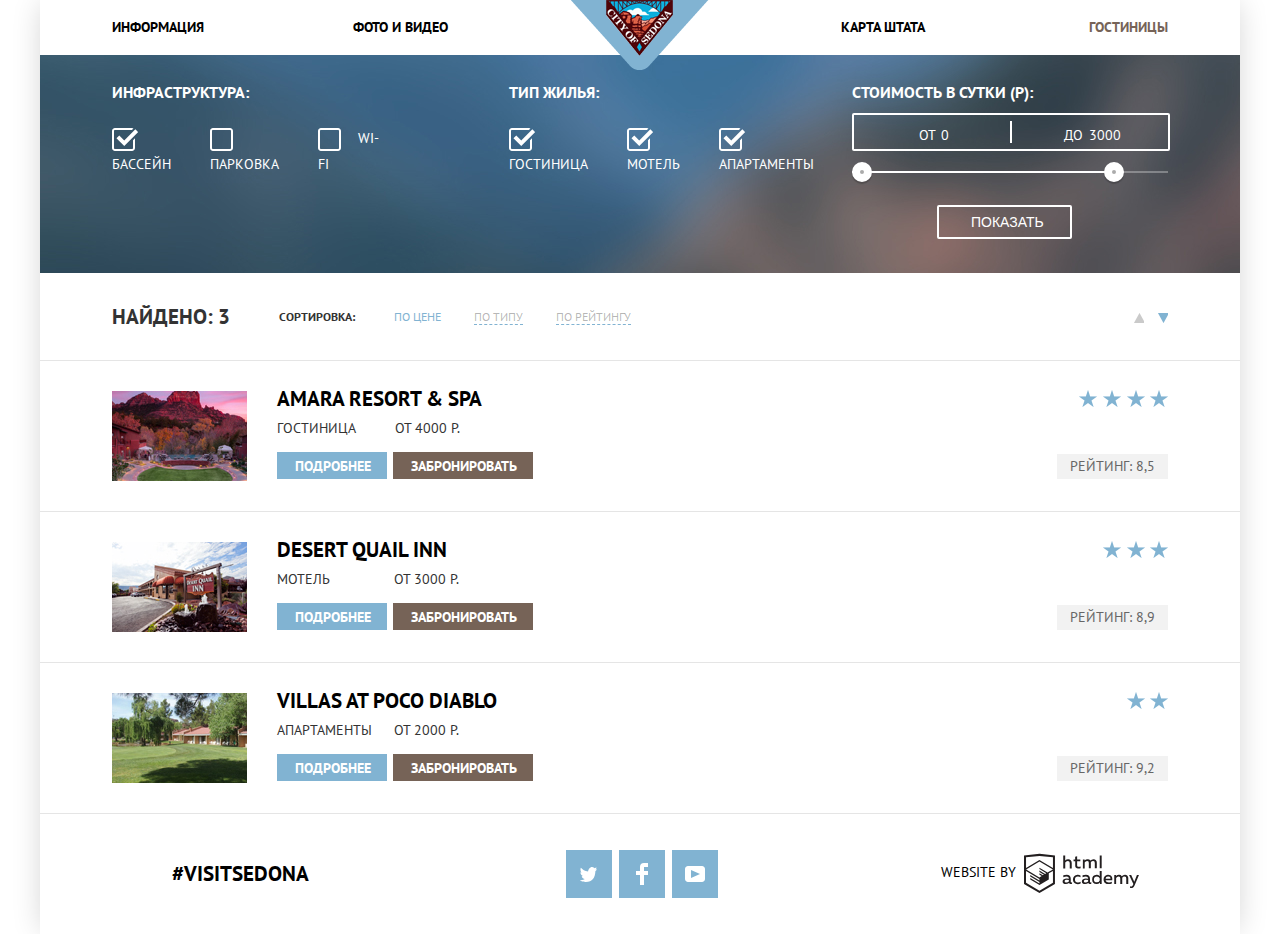
==== commit e93d35d5: "оживление формы и карты" ====
--- a/hotels.html
+++ b/hotels.html
@@ -20,7 +20,7 @@
                   <li><a href="#" aria-label="информация">Информация</a></li>
                   <li><a href="#" aria-label="фото и видео">Фото и видео</a></li>
                   <li><a href="#" aria-label="карта штата">Карта штата</a></li>
-                  <li><a href="hotels.html" aria-label="гостиницы">Гостиницы</a></li>
+                  <li><a aria-label="гостиницы">Гостиницы</a></li>
               </ul>
           </nav>
       </header>
@@ -91,15 +91,11 @@
                   </p>
                   
                   <p class="second-sort">
-                    <label for="up">
-                        <img src="img/up.png">
-                    </label>
                      <input type="radio" id="up"  name="sort2" value="От меньшего к большему" hidden>
+                     <label for="up"></label>
                      
-                     <label for="down">
-                         <img src="img/down.png">
-                     </label>
                      <input type="radio" id="down" name="sort2" value="От большего к меньшему" hidden checked>
+                     <label for="down"></label>
                   </p>
                   
                 </div>
--- a/css/style.css
+++ b/css/style.css
@@ -464,8 +464,20 @@
     height: 582px;
 }
 
-.map form {
-    display: flex;
+@keyframes move {
+    0% {
+        opacity: 0;
+        transform: translateY(-95px);
+      }
+
+    100% {
+        opacity: 1;
+        transform: translateY(0);
+      }
+}
+
+.modal-form {
+    display: none;
     box-sizing: border-box;
     position: absolute;  
     padding: 56px 53px 52px 56px;
@@ -476,7 +488,13 @@
     background: #ffffff;
     box-shadow: 0px 0px 15px 7px rgba(0, 1, 1, 0.15);
     margin-left: -284px;
-    z-index: 1;
+}
+
+.modal-show {
+    display: flex;
+    
+    animation-name: move;
+    animation-duration: 0.6s;
 }
 
 form fieldset {
@@ -899,6 +917,7 @@
 .first-sort label {
     border-bottom: 1px dashed #81b3d2;
     margin-right: 30px;
+    font-weight: normal;
 }
 
 .first-sort label:hover {
@@ -921,8 +940,42 @@
 }
 
 .second-sort label {
-    margin-left: 8px;
+    margin-left: 10px;
     cursor: pointer;
+}
+
+.second-sort input[id="up"] + label {
+    display: inline-block;
+    vertical-align: middle;
+    height: 11px;
+    width: 10px;
+    background-image: url(../img/up.png);
+    background-repeat: no-repeat;
+}
+
+.second-sort input[id="up"]:checked + label {
+    background-image: url(../img/up-blue.png);
+}
+
+.second-sort input[id="up"]:hover + label {
+    background-image: url(../img/up-black.png);
+}
+
+.second-sort input[id="down"] + label {
+    display: inline-block;
+    vertical-align: middle;
+    height: 11px;
+    width: 10px;
+    background-image: url(../img/down.png);
+    background-repeat: no-repeat;
+}
+
+.second-sort input[id="down"]:checked + label {
+    background-image: url(../img/down-blue.png);
+}
+
+.second-sort input[id="down"]:hover + label {
+    background-image: url(../img/down-black.png);
 }
 
 .catalog {
@@ -1131,6 +1184,10 @@
 	line-height: 26px;
 }
 
+.hotels .tag {
+    padding-top: 0;
+}
+
 .footer-social {
     text-align: center;
 }
@@ -1144,6 +1201,10 @@
     padding: 0;
     padding-left: 10px;
     padding-top: 4px;
+}
+
+.hotels .social {
+    padding-top: 0;
 }
 
 .social-button {
@@ -1164,6 +1225,10 @@
     background-color: #5496bd;
 }
 
+.footer-social a:active path {
+    fill: rgba(255, 255, 255, 0.5);
+}
+
 .footer-copyright {
     margin: 0;
     padding: 0;
@@ -1174,6 +1239,10 @@
     align-items: center;
     justify-content: center;
     padding-top: 8px;
+}
+
+.hotels a {
+    padding-top: 0;
 }
 .footer-copyright span {
 	font-size: 14px;
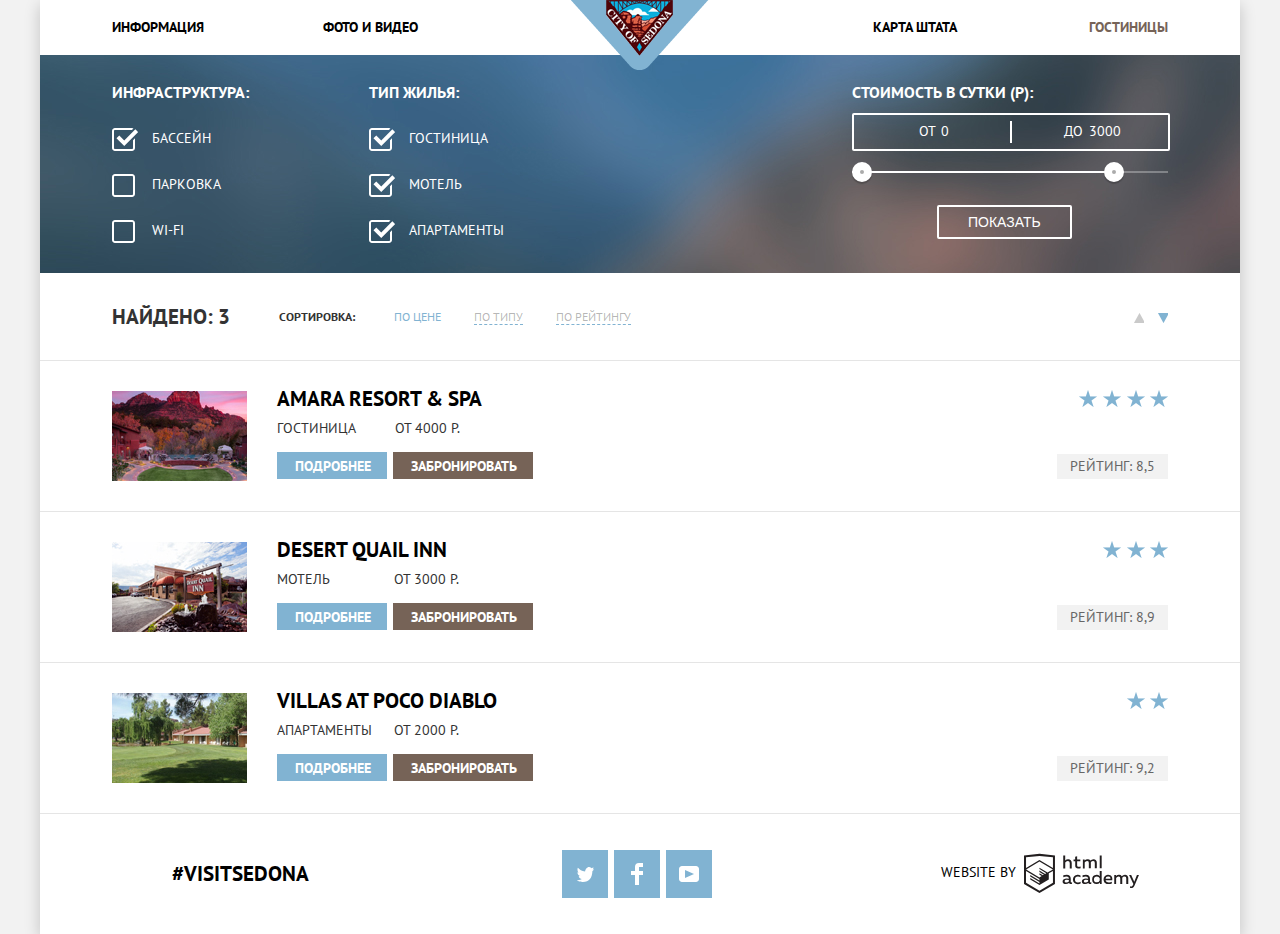
==== commit 90166e0d: "исправление" ====
--- a/hotels.html
+++ b/hotels.html
@@ -13,7 +13,7 @@
      <div class="container">
       <header class="main-header">
          <a href="index.html" class="main-header-logo">
-                  <img src="img/logo.png" width="138px" height="70px" alt="Логотип Седона">
+                  <img src="img/logo.png" width="138" height="70" alt="Логотип Седона">
          </a>
           <nav class="main-navigation">
               <ul class="site-navigation">
@@ -106,7 +106,7 @@
           <ul class="catalog-list">
               <li class="catalog-item">
                   <div class="preview">
-                    <img src="img/p1.jpg" alt="" width="135" height="90" alt="Превью Amara resort & spa">
+                    <img src="img/p1.jpg" width="135" height="90" alt="Превью Amara resort & spa">
                   </div>
                   <div class="information">
                     <h3>Amara resort & spa</h3>
@@ -121,7 +121,7 @@
                   </div>
                   <div class="grade">
                       <span class="stars">
-                          <img src="img/4stars.png">
+                          <img src="img/4stars.png" alt="четыре звезды">
                       </span>
                       <span class="rating">Рейтинг: 8,5</span>
                   </div>
@@ -129,7 +129,7 @@
               
               <li class="catalog-item">
                   <div class="preview">
-                      <img src="img/p2.jpg" alt="" width="135" height="90" alt="Превью Desert quail inn">
+                      <img src="img/p2.jpg" width="135" height="90" alt="Превью Desert quail inn">
                   </div>
                   <div class="information">
                       <h3>Desert quail inn</h3>
@@ -144,7 +144,7 @@
                   </div>
                   <div class="grade"> 
                       <span class="stars">
-                          <img src="img/3stars.png">
+                          <img src="img/3stars.png" alt="три звезды">
                       </span>
                       <span class="rating">Рейтинг: 8,9</span>
                   </div>
@@ -152,7 +152,7 @@
               
               <li class="catalog-item">
                  <div class="preview">
-                      <img src="img/p3.jpg" alt="" width="135" height="90" alt="Превью Villas at poco Diablo">
+                      <img src="img/p3.jpg" width="135" height="90" alt="Превью Villas at poco Diablo">
                  </div>
                  <div class="information">
                       <h3>Villas at poco Diablo</h3>
@@ -167,7 +167,7 @@
                   </div>
                   <div class="grade"> 
                       <span class="stars">
-                          <img src="img/2stars.png">
+                          <img src="img/2stars.png" alt="две звезды">
                       </span>
                       <span class="rating">Рейтинг: 9,2</span>
                   </div>
--- a/css/style.css
+++ b/css/style.css
@@ -1,4 +1,3 @@
-
 body {
 	margin: 0;
 	padding: 0;
@@ -7,7 +6,7 @@
 	line-height: 26px;
 	color: #333333;
 	text-transform: uppercase;
-	background-color: #ffffff;
+	background-color: #f2f2f2;
 }
 
 div {
@@ -18,7 +17,9 @@
     position: relative;
     width: 1200px;
     margin: 0 auto;
-    box-shadow: 0 0 30px -4px rgba(0,0,0, 0.2);
+    -webkit-box-shadow: 0 5px 15px 0 rgba(0,0,0, 0.2);
+            box-shadow: 0 5px 15px 0 rgba(0,0,0, 0.2);
+    background-color: #ffffff;
 }
 
 .visually-hidden:not(:focus):not(:active),
@@ -31,7 +32,8 @@
   border: 0;
   padding: 0;
   white-space: nowrap;
-  clip-path: inset(100%);
+  -webkit-clip-path: inset(100%);
+          clip-path: inset(100%);
   clip: rect(0 0 0 0);
   overflow: hidden;
 }
@@ -59,35 +61,38 @@
 .main-navigation {
 	font-size: 14px;
 	line-height: 26px;
-    padding: 14px 72px 15px 72px;
+    padding: 14px 6% 15px 6%;
 	font-weight: bold;
 	color: #000000;
-	background-color: #ffffff;
 }
 
 .site-navigation {
-    display: flex;
-    flex-wrap: wrap;
+    display: -webkit-box;
+    display: -ms-flexbox;
+    display: flex;
+    -ms-flex-wrap: wrap;
+        flex-wrap: wrap;
 }
 
 .site-navigation li:first-child {
-    width: 128px;
-    margin-right: 113px;
+    width: 20%;
+	text-align: left;
 }
 
 .site-navigation li:nth-child(2) {
-    width: 128px;
-    margin-right: 360px;
+    width: 20%;
+	margin-right: 20%;
+	text-align: left;
 }
 
 .site-navigation li:nth-child(3) {
-    width: 128px;
-    margin-right: 71px;
+    width: 20%;
+	text-align: right;
 }
 
 .site-navigation li:nth-child(4) {
-    width: 128px;
-    text-align: right;
+    width: 20%;
+	text-align: right;
 }
 
 .site-navigation,
@@ -117,9 +122,16 @@
 	background-image: url(../img/background.jpg);
 	background-repeat: no-repeat;
     background-position: 0px -75px;
-    display: flex;
-    flex-direction: column;
-    align-items: center;  
+    display: -webkit-box;
+    display: -ms-flexbox;
+    display: flex;
+    -webkit-box-orient: vertical;
+    -webkit-box-direction: normal;
+        -ms-flex-direction: column;
+            flex-direction: column;
+    -webkit-box-align: center;
+        -ms-flex-align: center;
+            align-items: center;  
     margin-bottom: 60px;
 }
 
@@ -140,8 +152,12 @@
 }
 
 .caption-wrapper {
-    display: flex;
-    justify-content: center;
+    display: -webkit-box;
+    display: -ms-flexbox;
+    display: flex;
+    -webkit-box-pack: center;
+        -ms-flex-pack: center;
+            justify-content: center;
 }
 
 .caption {
@@ -171,21 +187,26 @@
 
 .width33 {
     width: 400px;
-    box-sizing: border-box;
+    -webkit-box-sizing: border-box;
+            box-sizing: border-box;
 }
 
 .width66 {
     width: 800px;
-    box-sizing: border-box;
+    -webkit-box-sizing: border-box;
+            box-sizing: border-box;
 }
 
 .realtown {
+    display: -webkit-box;
+    display: -ms-flexbox;
     display: flex;
     margin-bottom: 140px;
 }
 
 .realtown img {
     display: block;
+	width: 100%;
 }
 
 .realtown .width33 {
@@ -264,14 +285,19 @@
 }
 
 .housingmealsouvenirs-list {
-    display: flex;
-    justify-content: space-between;
+    display: -webkit-box;
+    display: -ms-flexbox;
+    display: flex;
+    -webkit-box-pack: justify;
+        -ms-flex-pack: justify;
+            justify-content: space-between;
 }
 
 .housingmealsouvenirs-list li {
     text-align: center;
     width: 400px;
-    box-sizing: border-box;
+    -webkit-box-sizing: border-box;
+            box-sizing: border-box;
 }
 
 li.housing-item {
@@ -348,8 +374,13 @@
 }
 
 .devilsbridge {
-    display: flex;
-    flex-direction: row-reverse;
+    display: -webkit-box;
+    display: -ms-flexbox;
+    display: flex;
+    -webkit-box-orient: horizontal;
+    -webkit-box-direction: reverse;
+        -ms-flex-direction: row-reverse;
+            flex-direction: row-reverse;
 }
 
 .devilsbridge .width66 img {
@@ -363,8 +394,12 @@
 
 .threeadvantages-list {
     background-color: #eeeeee;
-    display: flex;
-    justify-content: space-between;
+    display: -webkit-box;
+    display: -ms-flexbox;
+    display: flex;
+    -webkit-box-pack: justify;
+        -ms-flex-pack: justify;
+            justify-content: space-between;
     padding-top: 26px;
     padding-bottom: 45px;
 }
@@ -406,9 +441,16 @@
 }
 
 .booked {
-    display: flex;
-    flex-direction: column;
-    align-items: center;
+    display: -webkit-box;
+    display: -ms-flexbox;
+    display: flex;
+    -webkit-box-orient: vertical;
+    -webkit-box-direction: normal;
+        -ms-flex-direction: column;
+            flex-direction: column;
+    -webkit-box-align: center;
+        -ms-flex-align: center;
+            align-items: center;
 }
 
 .booked-wrapper {
@@ -448,6 +490,7 @@
 .booked button:focus {
 	background-color: #604e43;
 	outline: none;
+    cursor: pointer;
 }
 
 .booked button:active {
@@ -464,21 +507,54 @@
     height: 582px;
 }
 
+@-webkit-keyframes move {
+    0% {
+        opacity: 0;
+        -webkit-transform: translateY(-95px);
+                transform: translateY(-95px);
+      }
+
+    100% {
+        opacity: 1;
+        -webkit-transform: translateY(0);
+                transform: translateY(0);
+      }
+}
+
 @keyframes move {
     0% {
         opacity: 0;
-        transform: translateY(-95px);
+        -webkit-transform: translateY(-95px);
+                transform: translateY(-95px);
       }
 
     100% {
         opacity: 1;
-        transform: translateY(0);
+        -webkit-transform: translateY(0);
+                transform: translateY(0);
       }
 }
 
+@keyframes move-back {
+    0% {
+        opacity: 1;
+        -webkit-transform: translateY(0);
+                transform: translateY(0);
+      }
+
+    100% {
+        opacity: 0;
+        -webkit-transform: translateY(-95px);
+                transform: translateY(-95px);
+      }
+}
+
 .modal-form {
-    display: none;
-    box-sizing: border-box;
+	display: -webkit-box;
+	display: -ms-flexbox;
+	display: flex;
+    -webkit-box-sizing: border-box;
+            box-sizing: border-box;
     position: absolute;  
     padding: 56px 53px 52px 56px;
     width: 568px;
@@ -486,16 +562,18 @@
     top: 0;
     left: 50%;
     background: #ffffff;
-    box-shadow: 0px 0px 15px 7px rgba(0, 1, 1, 0.15);
+    -webkit-box-shadow: 0px 0px 15px 7px rgba(0, 1, 1, 0.15);
+            box-shadow: 0px 0px 15px 7px rgba(0, 1, 1, 0.15);
     margin-left: -284px;
-}
-
-.modal-show {
-    display: flex;
     
     animation-name: move;
     animation-duration: 0.6s;
 }
+
+.modal-show {
+	display: none;
+}
+
 
 form fieldset {
     border: none;
@@ -508,30 +586,13 @@
     font-weight: bold;
 } 
 
-form input {
-    height: 38px;
-    outline-color: #e5e5e5;
-}
-
-form input:hover {
-    background-color: #ebebeb; 
-    outline-color: #e5e5e5;
-}
-
-form input:focus {
-    height: 37px;
-    background-color: #ffffff; 
-    outline-color: #e5e5e5;
-    outline-width: 1px;
-}
-
 p.line-date-in {
     margin-bottom: 28px;
     position: relative;
 }
 
-form input[name="date-in"] {
-    padding-left: 13px;
+.map input[name="date-in"] {
+    padding-left: 11px;
     padding-top: 0;
     padding-bottom: 0;
     margin-left: 20px;
@@ -542,11 +603,11 @@
     position: relative;
 }
 
-form input[name="date-off"] {
+.map input[name="date-off"] {
     margin-left: 16px;
     padding-top: 0;
     padding-bottom: 0;
-    padding-left: 13px;
+    padding-left: 11px;
 }
 
 p svg {
@@ -565,22 +626,41 @@
     fill: #81b3d2;
 }
 
-form input {
-    width: 332px;
+.map input[type="text"] {
+    width: 330px;
     font-family: inherit;
     text-transform: uppercase;
-    border: none;
     font-size: 14px;
     line-height: 26px;
     font-weight: bold;
+	height: 34px;
+	border: 2px solid #f2f2f2;
+	outline: none;
     background-color: #f2f2f2;
 }
 
-form .number {
-    display: flex;
-    justify-content: space-between;
-    align-items: center;
-    box-sizing: border-box;
+.map input[type="text"]:hover {
+    background-color: #ebebeb;
+	border-color: #ebebeb;
+}
+
+.map input[type="text"]:focus {
+    background-color: #ffffff;
+	border-color: #e5e5e5;
+}
+
+.map .number {
+    display: -webkit-box;
+    display: -ms-flexbox;
+    display: flex;
+    -webkit-box-pack: justify;
+        -ms-flex-pack: justify;
+            justify-content: space-between;
+    -webkit-box-align: center;
+        -ms-flex-align: center;
+            align-items: center;
+    -webkit-box-sizing: border-box;
+            box-sizing: border-box;
     height: 40px;
     width: 458px;
     margin-bottom: 52px;
@@ -595,7 +675,7 @@
     color: #a9a9a9;
 }
 
-.number input {
+.number input[type="text"] {
     width: 37px;
     text-align: center;
     padding:0 0; 
@@ -693,8 +773,10 @@
     line-height: 26px;
     font-weight: bold;
     border: none;
-    font-family: inherit;
+	font-family: inherit;
+    text-transform: uppercase;
     cursor: pointer;
+	outline: none;
 }
 
 input[type="submit"]:hover {
@@ -708,10 +790,16 @@
 }
 
 .check {
-    display: flex;
-    flex-direction:row;
+    display: -webkit-box;
+    display: -ms-flexbox;
+    display: flex;
+    -webkit-box-orient:horizontal;
+    -webkit-box-direction:normal;
+        -ms-flex-direction:row;
+            flex-direction:row;
     min-height: 190px;
-    justify-content: space-around;
+    -ms-flex-pack: distribute;
+        justify-content: space-around;
 	background-image: url(../img/back2.jpg);
     background-position: 0 -1000px;
     padding-top: 27px;
@@ -764,13 +852,15 @@
   width: 2px;
   height: 22px;
   background: #ffffff;
-  transform: translate(-50%, -50%);
+  -webkit-transform: translate(-50%, -50%);
+      -ms-transform: translate(-50%, -50%);
+          transform: translate(-50%, -50%);
 }
 
 .price-controls label {
   display: inline-block;
   font-size: 14px;
-  line-height: 38px;
+  line-height: 30px;
   vertical-align: top;
   cursor: pointer;
 }
@@ -819,7 +909,8 @@
   background: #ababab;
   border: 8px solid #ffffff;
   border-radius: 50%;
-  box-shadow: 0 2px 1px 0 rgba(0, 1, 1, 0.2);
+  -webkit-box-shadow: 0 2px 1px 0 rgba(0, 1, 1, 0.2);
+          box-shadow: 0 2px 1px 0 rgba(0, 1, 1, 0.2);
   cursor: pointer;
 }
 
@@ -835,7 +926,7 @@
 .btn-transparent {
   display: block;
   margin-left: 85px;
-  padding: 5px 26px 5px 32px;
+  padding: 5px 29px;
   font-size: 14px;
   line-height: 20px;
   color: #ffffff;
@@ -856,8 +947,13 @@
 }
 
 .fieldset-1 {
-    display: flex;
-    flex-direction: row;
+    display: -webkit-box;
+    display: -ms-flexbox;
+    display: flex;
+    -webkit-box-orient: vertical;
+    -webkit-box-direction: normal;
+        -ms-flex-direction: column;
+            flex-direction: column;
     border: none;
     color: #ffffff;
     margin-right: 120px;
@@ -872,24 +968,41 @@
 }
 
 .fieldset-2 {
-    display: flex;
-    flex-direction: row;
+    display: -webkit-box;
+    display: -ms-flexbox;
+    display: flex;
+    -webkit-box-orient: vertical;
+    -webkit-box-direction: normal;
+        -ms-flex-direction: column;
+            flex-direction: column;
     border: none;
     color: #ffffff;
 }
 
  .fieldset-3 {
-    display: flex;
-    flex-direction: row;
+    display: -webkit-box;
+    display: -ms-flexbox;
+    display: flex;
+    -webkit-box-orient: vertical;
+    -webkit-box-direction: normal;
+        -ms-flex-direction: column;
+            flex-direction: column;
     border: none;
     padding: 0;
     margin-left: auto;
 }
 
 .result {
-    display: flex;
-    flex-direction:row;
-    align-items: center;
+    display: -webkit-box;
+    display: -ms-flexbox;
+    display: flex;
+    -webkit-box-orient:horizontal;
+    -webkit-box-direction:normal;
+        -ms-flex-direction:row;
+            flex-direction:row;
+    -webkit-box-align: center;
+        -ms-flex-align: center;
+            align-items: center;
     padding: 31px 0 30px 0;
     border-bottom: 1px solid #e5e5e5;
 }
@@ -918,6 +1031,7 @@
     border-bottom: 1px dashed #81b3d2;
     margin-right: 30px;
     font-weight: normal;
+	cursor: pointer;
 }
 
 .first-sort label:hover {
@@ -983,13 +1097,23 @@
 }
 
 .catalog-list {
-    display: flex;
-    flex-direction: column;
+    display: -webkit-box;
+    display: -ms-flexbox;
+    display: flex;
+    -webkit-box-orient: vertical;
+    -webkit-box-direction: normal;
+        -ms-flex-direction: column;
+            flex-direction: column;
 }
 
 .catalog-list li{
-    display: flex;
-    flex-direction:row;
+    display: -webkit-box;
+    display: -ms-flexbox;
+    display: flex;
+    -webkit-box-orient:horizontal;
+    -webkit-box-direction:normal;
+        -ms-flex-direction:row;
+            flex-direction:row;
 }
 
 .catalog-list .preview {
@@ -1001,16 +1125,27 @@
 }
 
 .catalog-list .information {
-    flex-grow: 1; 
+    -webkit-box-flex: 1;
+        -ms-flex-positive: 1;
+            flex-grow: 1; 
     padding: 0;
     margin: 0;
 }
 
 div .grade {
-    display: flex;
-    flex-direction: column;
-    align-items: flex-end;
-    justify-content: space-between;
+    display: -webkit-box;
+    display: -ms-flexbox;
+    display: flex;
+    -webkit-box-orient: vertical;
+    -webkit-box-direction: normal;
+        -ms-flex-direction: column;
+            flex-direction: column;
+    -webkit-box-align: end;
+        -ms-flex-align: end;
+            align-items: flex-end;
+    -webkit-box-pack: justify;
+        -ms-flex-pack: justify;
+            justify-content: space-between;
     margin-right: 72px;
     margin-top: 28px;
 }
@@ -1166,9 +1301,15 @@
     bottom: 0;
     min-height: 120px;
 	background-color: rgba(255, 255, 255, 0.8);
-    display: flex;
-    justify-content: space-between;
-    align-items: center;
+    display: -webkit-box;
+    display: -ms-flexbox;
+    display: flex;
+    -webkit-box-pack: justify;
+        -ms-flex-pack: justify;
+            justify-content: space-between;
+    -webkit-box-align: center;
+        -ms-flex-align: center;
+            align-items: center;
 }
 .hotels {
     position: relative;
@@ -1193,13 +1334,19 @@
 }
 
 .social {
-    display: flex;
-    flex-direction:row;
-    justify-content: center;
-    flex-wrap: wrap;
-    margin: 0 auto;
+    display: -webkit-box;
+    display: -ms-flexbox;
+    display: flex;
+    -webkit-box-orient:horizontal;
+    -webkit-box-direction:normal;
+        -ms-flex-direction:row;
+            flex-direction:row;
+    -webkit-box-pack: center;
+        -ms-flex-pack: center;
+            justify-content: center;
+    -ms-flex-wrap: wrap;
+        flex-wrap: wrap;
     padding: 0;
-    padding-left: 10px;
     padding-top: 4px;
 }
 
@@ -1208,13 +1355,20 @@
 }
 
 .social-button {
-    display: flex;
-    align-items: center;
-    align-content: center;
-    justify-content: center;
+    display: -webkit-box;
+    display: -ms-flexbox;
+    display: flex;
+    -webkit-box-align: center;
+        -ms-flex-align: center;
+            align-items: center;
+    -ms-flex-line-pack: center;
+        align-content: center;
+    -webkit-box-pack: center;
+        -ms-flex-pack: center;
+            justify-content: center;
     width: 46px;
     height: 48px;
-    margin-right: 7px;
+    margin-right: 6px;
 	background-color: #81b3d2;
 }
 .footer-social a:hover {
@@ -1235,9 +1389,15 @@
     text-align: center;
 }
 .footer-copyright a {
-    display: flex;
-    align-items: center;
-    justify-content: center;
+    display: -webkit-box;
+    display: -ms-flexbox;
+    display: flex;
+    -webkit-box-align: center;
+        -ms-flex-align: center;
+            align-items: center;
+    -webkit-box-pack: center;
+        -ms-flex-pack: center;
+            justify-content: center;
     padding-top: 8px;
 }
 
@@ -1261,4 +1421,4 @@
 }
 .copyright-button:active path {
     fill: #bdbbbc;
-}
+}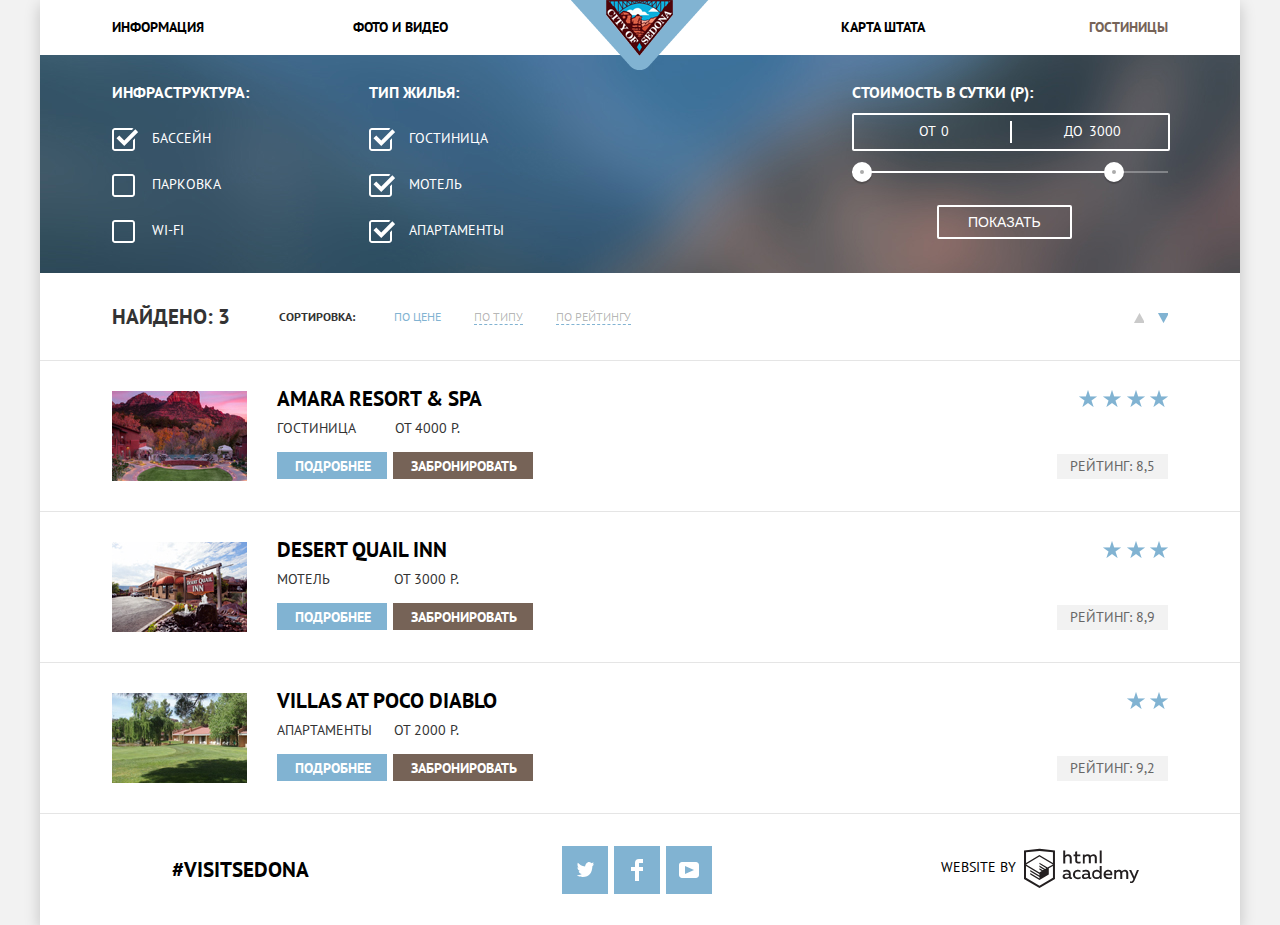
==== commit 64b51f25: "На допуск" ====
--- a/hotels.html
+++ b/hotels.html
@@ -2,9 +2,9 @@
 <html lang="ru">
     <head>
     <meta charset="utf-8">
-    <meta name="keywords" content=""> 
-    <meta name="description" content="">
-    <title>HTML Academy: Седона</title>
+    <meta name="keywords" content="Седона, Аризона, поиск гостиниц"> 
+    <meta name="description" content="Седона — небольшой городок в Аризоне, заслуживающий большего! Рассмотрим 5 причин, по которым Седона круче, чем Гранд Каньон!">
+    <title>Седона - небольшой городок в Аризоне</title>
     <link href="https://fonts.googleapis.com/css?family=PT+Sans:400,700&amp;subset=cyrillic" rel="stylesheet">
     <link href="css/normalize.css" rel="stylesheet">
     <link href="css/style.css" rel="stylesheet">
@@ -121,7 +121,7 @@
                   </div>
                   <div class="grade">
                       <span class="stars">
-                          <img src="img/4stars.png" alt="четыре звезды">
+                          <img src="img/4stars.png" alt="четыре звезды" width="89" height="17">
                       </span>
                       <span class="rating">Рейтинг: 8,5</span>
                   </div>
@@ -144,7 +144,7 @@
                   </div>
                   <div class="grade"> 
                       <span class="stars">
-                          <img src="img/3stars.png" alt="три звезды">
+                          <img src="img/3stars.png" alt="три звезды" width="65" height="17">
                       </span>
                       <span class="rating">Рейтинг: 8,9</span>
                   </div>
@@ -167,7 +167,7 @@
                   </div>
                   <div class="grade"> 
                       <span class="stars">
-                          <img src="img/2stars.png" alt="две звезды">
+                          <img src="img/2stars.png" alt="две звезды" width="41" height="17">
                       </span>
                       <span class="rating">Рейтинг: 9,2</span>
                   </div>
--- a/css/style.css
+++ b/css/style.css
@@ -72,26 +72,37 @@
     display: flex;
     -ms-flex-wrap: wrap;
         flex-wrap: wrap;
-}
-
-.site-navigation li:first-child {
-    width: 20%;
+	-webkit-box-pack: justify;
+	-ms-flex-pack: justify;
+	justify-content: space-between;
+	-webkit-box-align: center;
+	-ms-flex-align: center;
+	align-items: center;
+	list-style: none; 
+}
+
+.site-navigation li {
+	width: 20%;
+	-webkit-box-sizing: border-box;
+	box-sizing: border-box; 
+}
+
+.site-navigation li:nth-child(1) {
 	text-align: left;
 }
 
 .site-navigation li:nth-child(2) {
-    width: 20%;
-	margin-right: 20%;
 	text-align: left;
+	margin-right: 20%; 
+	padding-left: 30px;
 }
 
 .site-navigation li:nth-child(3) {
-    width: 20%;
 	text-align: right;
+	padding-right: 32px;
 }
 
 .site-navigation li:nth-child(4) {
-    width: 20%;
 	text-align: right;
 }
 
@@ -347,8 +358,8 @@
 .meal-item h3::before {
     position: absolute;
     content: "";
-    top: -80px;
-    left: 162px;
+    top: -78px;
+    left: 160px;
 	background-image: url(../img/icon-3.svg);
 	background-repeat: no-repeat;
     background-position: 0 0;
@@ -363,7 +374,7 @@
 .souvenirs-item h3::before {
     position: absolute;
     content: "";
-    top: -85px;
+    top: -83px;
     left: 168px;
 	background-image: url(../img/icon-2.svg);
 	background-repeat: no-repeat;
@@ -507,6 +518,12 @@
     height: 582px;
 }
 
+iframe {
+	width: 1200px;
+	height: 582px;
+	border: none;
+}
+
 @-webkit-keyframes move {
     0% {
         opacity: 0;
@@ -556,7 +573,7 @@
     -webkit-box-sizing: border-box;
             box-sizing: border-box;
     position: absolute;  
-    padding: 56px 53px 52px 56px;
+    padding: 56px 50px 52px 56px;
     width: 568px;
     height: 394px;
     top: 0;
@@ -860,7 +877,7 @@
 .price-controls label {
   display: inline-block;
   font-size: 14px;
-  line-height: 30px;
+  line-height: 21px;
   vertical-align: top;
   cursor: pointer;
 }
@@ -868,11 +885,13 @@
 .price-controls .min-price {
   width: 90px;
   padding-left: 65px;
+  padding-top: 5px;
 }
 
 .price-controls .max-price {
   width: 90px;
   padding-left: 55px;
+  padding-top: 5px;
 }
 
 .price-controls input {
@@ -1299,7 +1318,7 @@
 .main-footer {
     position: absolute;
     bottom: 0;
-    min-height: 120px;
+	padding: 28px 0;
 	background-color: rgba(255, 255, 255, 0.8);
     display: -webkit-box;
     display: -ms-flexbox;
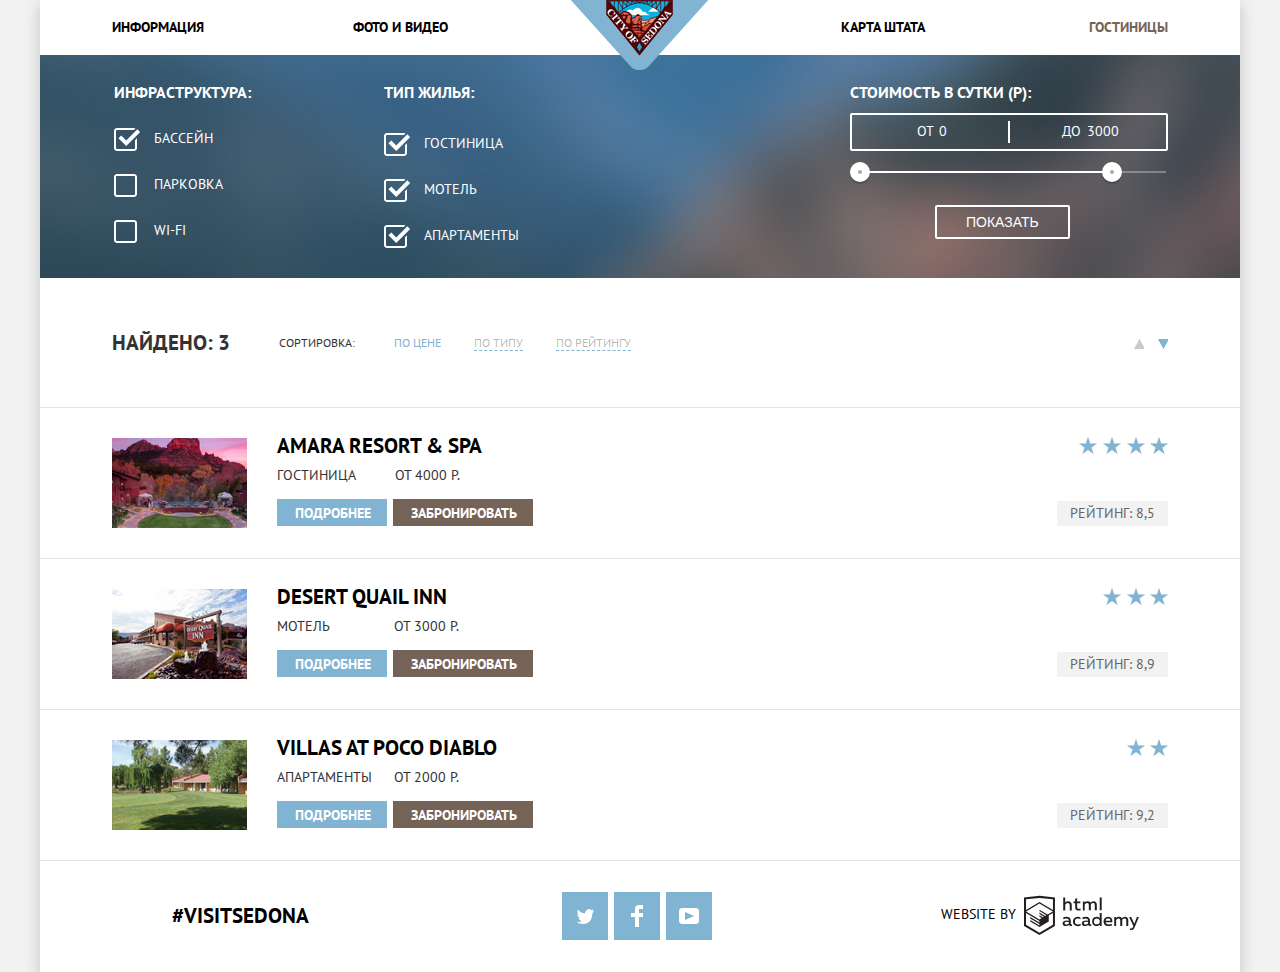
==== commit 19bd70d1: "2 попытка" ====
--- a/hotels.html
+++ b/hotels.html
@@ -1,204 +1,212 @@
 <!DOCTYPE html>
 <html lang="ru">
     <head>
-    <meta charset="utf-8">
-    <meta name="keywords" content="Седона, Аризона, поиск гостиниц"> 
-    <meta name="description" content="Седона — небольшой городок в Аризоне, заслуживающий большего! Рассмотрим 5 причин, по которым Седона круче, чем Гранд Каньон!">
-    <title>Седона - небольшой городок в Аризоне</title>
-    <link href="https://fonts.googleapis.com/css?family=PT+Sans:400,700&amp;subset=cyrillic" rel="stylesheet">
-    <link href="css/normalize.css" rel="stylesheet">
-    <link href="css/style.css" rel="stylesheet">
-  </head>
-  <body>
-     <div class="container">
-      <header class="main-header">
-         <a href="index.html" class="main-header-logo">
-                  <img src="img/logo.png" width="138" height="70" alt="Логотип Седона">
-         </a>
-          <nav class="main-navigation">
-              <ul class="site-navigation">
-                  <li><a href="#" aria-label="информация">Информация</a></li>
-                  <li><a href="#" aria-label="фото и видео">Фото и видео</a></li>
-                  <li><a href="#" aria-label="карта штата">Карта штата</a></li>
-                  <li><a aria-label="гостиницы">Гостиницы</a></li>
-              </ul>
-          </nav>
-      </header>
-      <main>
-      <h1 class="visually-hidden">Гостиницы</h1>
-      <form class="filters" action="https://echo.htmlacademy.ru/" method="get">
-          <h2 class="visually-hidden">Фильтр</h2>
-          <div class="check">
-          <fieldset class="fieldset-1">
-              <legend>Инфраструктура:</legend>
-              <div class="input-wrapper">
-              <input type="checkbox" name="pool" id="ch-1" checked hidden><label tabindex="5" for="ch-1">Бассейн</label>
-              </div>
-              <div class="input-wrapper">
-              <input type="checkbox" name="parking" id="ch-2" hidden><label tabindex="6" for="ch-2">Парковка</label>
-              </div>
-              <div class="input-wrapper">
-              <input type="checkbox" name="wifi" id="ch-3" hidden><label tabindex="7" for="ch-3">Wi-fi</label>
-              </div>
-          </fieldset>
-          <fieldset class="fieldset-2">
-              <legend>Тип жилья:</legend>
-              <div class="input-wrapper">
-              <input type="checkbox" name="hotel" id="ch-4" checked hidden><label tabindex="8" for="ch-4">Гостиница</label>
-              </div>
-              <div class="input-wrapper">
-              <input type="checkbox" name="motel" id="ch-5" checked hidden><label tabindex="9" for="ch-5">Мотель</label>
-              </div>
-              <div class="input-wrapper">
-              <input type="checkbox" name="apart" id="ch-6" checked hidden><label tabindex="10" for="ch-6">Апартаменты</label>
-              </div>
-		  </fieldset>
-              <!--тут будут ползунки-->
-              
-            <fieldset class="fieldset-3">
-              <div class="filter-range">
-                  <div class="filter-range-title">
-                    Стоимость в сутки (р):
-                  </div>
-                  <div class="price-controls">
-                      <label class="min-price">от <input type="text" name="min-price" value="0"></label><label class="max-price">до <input type="text" name="max-price" value="3000"></label>
-                  </div>
-                  <div class="range-controls">
-                      <div class="scale">
-                        <div class="bar"></div>
-                      </div>
-                      <div class="range-toggle range-toggle-min"></div>
-                      <div class="range-toggle range-toggle-max"></div>
-                  </div>
-                  <button class="btn-transparent" type="submit" value="ПОКАЗАТЬ" aria-label="показать">Показать</button>
-              </div>
-              <!--тут будут ползунки-->
-              </fieldset>
-            </div>
-      </form>
-      
-              <!--сортировка-->
-              <h2 class="visually-hidden">Сортировка</h2>
-              <form action="https://echo.htmlacademy.ru/" method="get">
-                <div class="result">
-                 <p class="found">Найдено: 3</p>
-                  <p class="sort">Сортировка:</p>
-                  <p class="first-sort">
-                     <input type="radio" name="sort1" id="forprice" value="По цене" hidden checked><label for="forprice">По цене</label>
-                     <input type="radio" name="sort1" id="fortype" value="По типу" hidden><label for="fortype">По типу</label>
-                     
-                     <input type="radio" name="sort1" id="forrate" value="По рейтингу" hidden><label for="forrate">По рейтингу</label>
-                  </p>
-                  
-                  <p class="second-sort">
-                     <input type="radio" id="up"  name="sort2" value="От меньшего к большему" hidden>
-                     <label for="up"></label>
-                     
-                     <input type="radio" id="down" name="sort2" value="От большего к меньшему" hidden checked>
-                     <label for="down"></label>
-                  </p>
-                  
+        <meta charset="utf-8">
+        <meta name="keywords" content="Седона, Аризона, поиск гостиниц">
+        <meta name="description" content="Седона — небольшой городок в Аризоне, заслуживающий большего! Рассмотрим 5 причин, по которым Седона круче, чем Гранд Каньон!">
+        <title>Седона - небольшой городок в Аризоне</title>
+        <link href="https://fonts.googleapis.com/css?family=PT+Sans:400,700&amp;subset=cyrillic" rel="stylesheet">
+        <link href="css/normalize.min.css" rel="stylesheet">
+        <link href="css/style.min.css" rel="stylesheet">
+    </head>
+    <body>
+        <div class="container">
+            <header class="main-header">
+                <a href="index.html" class="main-header-logo">
+                <img src="img/logo.png" width="138" height="70" alt="Логотип Седона">
+                </a>
+                <nav class="main-navigation">
+                    <ul class="site-navigation">
+                        <li><a href="#" aria-label="информация">Информация</a></li>
+                        <li><a href="#" aria-label="фото и видео">Фото и видео</a></li>
+                        <li><a href="#" aria-label="карта штата">Карта штата</a></li>
+                        <li><a aria-label="гостиницы">Гостиницы</a></li>
+                    </ul>
+                </nav>
+            </header>
+            <main>
+                <h1 class="visually-hidden">Гостиницы</h1>
+                <form class="filters" action="https://echo.htmlacademy.ru/" method="get">
+                    <h2 class="visually-hidden">Фильтр</h2>
+                    <div class="check">
+                        <fieldset class="fieldset-1">
+                            <legend>Инфраструктура:</legend>
+                            <div class="input-wrapper">
+                                <input type="checkbox" name="pool" id="ch-1" checked hidden><label tabindex="0" for="ch-1">Бассейн</label>
+                            </div>
+                            <div class="input-wrapper">
+                                <input type="checkbox" name="parking" id="ch-2" hidden><label tabindex="0" for="ch-2">Парковка</label>
+                            </div>
+                            <div class="input-wrapper">
+                                <input type="checkbox" name="wifi" id="ch-3" hidden><label tabindex="0" for="ch-3">Wi-fi</label>
+                            </div>
+                        </fieldset>
+                        <fieldset class="fieldset-2">
+                            <legend>Тип жилья:</legend>
+                            <div class="input-wrapper">
+                                <input type="checkbox" name="hotel" id="ch-4" checked hidden><label tabindex="0" for="ch-4">Гостиница</label>
+                            </div>
+                            <div class="input-wrapper">
+                                <input type="checkbox" name="motel" id="ch-5" checked hidden><label tabindex="0" for="ch-5">Мотель</label>
+                            </div>
+                            <div class="input-wrapper">
+                                <input type="checkbox" name="apart" id="ch-6" checked hidden><label tabindex="0" for="ch-6">Апартаменты</label>
+                            </div>
+                        </fieldset>
+                        <!--тут будут ползунки-->
+                        <fieldset class="fieldset-3">
+                            <div class="filter-range">
+                                <div class="filter-range-title">
+                                    Стоимость в сутки (р):
+                                </div>
+                                <div class="price-controls">
+                                    <label class="min-price">от <input type="text" name="min-price" value="0"></label><label class="max-price">до <input type="text" name="max-price" value="3000"></label>
+                                </div>
+                                <div class="range-controls">
+                                    <div class="scale">
+                                        <div class="bar"></div>
+                                    </div>
+                                    <div class="range-toggle range-toggle-min"></div>
+                                    <div class="range-toggle range-toggle-max"></div>
+                                </div>
+                                <button class="btn-transparent" type="submit" value="ПОКАЗАТЬ" aria-label="показать">Показать</button>
+                            </div>
+                        </fieldset>
+                    </div>
+                </form>
+                <h2 class="visually-hidden">Сортировка</h2>
+                <form action="https://echo.htmlacademy.ru/" method="get">
+                    <div class="result">
+                        <p class="found">Найдено: 3</p>
+                        <p class="sort">Сортировка:</p>
+                        <p class="first-sort">
+                            <input type="radio" name="sort1" id="forprice" value="По цене" hidden checked><label for="forprice">По цене</label>
+                            <input type="radio" name="sort1" id="fortype" value="По типу" hidden><label for="fortype">По типу</label>
+                            <input type="radio" name="sort1" id="forrate" value="По рейтингу" hidden><label for="forrate">По рейтингу</label>
+                        </p>
+                        <p class="second-sort">
+                            <input type="radio" id="up" name="sort2" value="От меньшего к большему" hidden>
+                            <label for="up" tabindex="0"></label>
+                            <input type="radio" id="down" name="sort2" value="От большего к меньшему" hidden checked>
+                            <label for="down" tabindex="0"></label>
+                        </p>
+                    </div>
+                </form>
+                <!--сортировка-->   
+                <section class="catalog">
+                    <h2 class="visually-hidden">Список гостиниц</h2>
+                    <ul class="catalog-list">
+                        <li class="catalog-item">
+                            <div class="preview">
+                                <img src="img/p1.jpg" width="135" height="90" alt="Превью Amara resort & spa">
+                            </div>
+                            <div class="information">
+                                <h3>Amara resort & spa</h3>
+                                <p class="inf">
+                                    <span class="inf-1">Гостиница</span>
+                                    <span>От 4000 Р.</span>
+                                </p>
+                                <p>
+                                    <a href="#" class="button button-more" aria-label="Подробнее">Подробнее</a>
+                                    <a href="#" class="button button-booking" aria-label="Забронировать">Забронировать</a>
+                                </p>
+                            </div>
+                            <div class="grade">
+                                <span class="stars">
+                                <img src="img/4stars.png" alt="четыре звезды" width="89" height="17">
+                                </span>
+                                <span class="rating">Рейтинг: 8,5</span>
+                            </div>
+                        </li>
+                        <li class="catalog-item">
+                            <div class="preview">
+                                <img src="img/p2.jpg" width="135" height="90" alt="Превью Desert quail inn">
+                            </div>
+                            <div class="information">
+                                <h3>Desert quail inn</h3>
+                                <p class="inf">
+                                    <span class="inf-2">Мотель</span>
+                                    <span>От 3000 Р.</span>
+                                </p>
+                                <p>
+                                    <a href="#" class="button button-more" aria-label="Подробнее">Подробнее</a>
+                                    <a href="#" class="button button-booking" aria-label="Забронировать">Забронировать</a>
+                                </p>
+                            </div>
+                            <div class="grade"> 
+                                <span class="stars">
+                                <img src="img/3stars.png" alt="три звезды" width="65" height="17">
+                                </span>
+                                <span class="rating">Рейтинг: 8,9</span>
+                            </div>
+                        </li>
+                        <li class="catalog-item">
+                            <div class="preview">
+                                <img src="img/p3.jpg" width="135" height="90" alt="Превью Villas at poco Diablo">
+                            </div>
+                            <div class="information">
+                                <h3>Villas at poco Diablo</h3>
+                                <p class="inf">
+                                    <span class="inf-3">Апартаменты</span>
+                                    <span>От 2000 Р.</span>
+                                </p>
+                                <p>
+                                    <a href="#" class="button button-more" aria-label="Подробнее">Подробнее</a>
+                                    <a href="#" class="button button-booking" aria-label="Забронировать">Забронировать</a>
+                                </p>
+                            </div>
+                            <div class="grade"> 
+                                <span class="stars">
+                                <img src="img/2stars.png" alt="две звезды" width="41" height="17">
+                                </span>
+                                <span class="rating">Рейтинг: 9,2</span>
+                            </div>
+                        </li>
+                    </ul>
+                </section>
+            </main>
+            <footer class="main-footer hotels">
+                <div class="tag width33">#visitsedona</div>
+                <div class="footer-social width33">
+                    <ul class="social">
+                        <li>
+                            <a class="social-button" href="#" target="_blank" aria-label="Twitter">
+                                <span class="visually-hidden">Twitter</span>
+                                <svg xmlns="http://www.w3.org/2000/svg" xmlns:xlink="http://www.w3.org/1999/xlink" width="17" height="15" viewBox="0 0 17 15">
+                                    <path fill="#FFF" d="M10.95.144c1.685-.496 2.984.27 3.577 1.179.673-.231 1.331-.481 2.011-.708a2.345 2.345 0 0 1-.857 1.768c.685.17 1.304-.491 1.304-.491-.169 1-1.006 1.788-1.563 2.024-.231 6.75-3.175 11.217-10.077 11.082h-.446c-.41 0-4.164-.46-4.898-1.887 2.271.196 3.893-.422 4.693-1.177-.96-.3-2.679-.477-2.979-2.95.349.106.564.228 1.19.119C1.705 8.247.374 7.53.448 5.33c.285.328 1.067.536 1.34.472C1.085 5.561-.182 2.442.894.85c1.818 1.854 3.735 3.606 7.152 3.773C8.254 2.33 9.183.793 10.95.144z"/>
+                                </svg>
+                            </a>
+                        </li>
+                        <li>
+                            <a class="social-button" href="#" target="_blank" aria-label="Фейсбук">
+                                <span class="visually-hidden">Фейсбук</span>
+                                <svg xmlns="http://www.w3.org/2000/svg" width="12" height="22" viewBox="0 0 12 22">
+                                    <path fill="#FFF" d="M12 4V0H8a4 4 0 0 0-4 4v4H0v4h4v10h4V12h4V8H8V4h4z"/>
+                                </svg>
+                            </a>
+                        </li>
+                        <li>
+                            <a class="social-button" href="#" target="_blank" aria-label="YouTube">
+                                <span class="visually-hidden">YouTube</span>
+                                <svg xmlns="http://www.w3.org/2000/svg" xmlns:xlink="http://www.w3.org/1999/xlink" width="20" height="16" viewBox="0 0 20 16">
+                                    <path fill="#FFF" d="M17 0H3C1.35 0 0 1.35 0 3v10c0 1.65 1.35 3 3 3h14c1.65 0 3-1.35 3-3V3c0-1.65-1.35-3-3-3zM6.027 11.998V4.002L15.014 8l-8.987 3.998z"/>
+                                </svg>
+                            </a>
+                        </li>
+                    </ul>
                 </div>
-              </form>
-              <!--сортировка-->   
-      <section class="catalog">
-          <h2 class="visually-hidden">Список гостиниц</h2>
-          <ul class="catalog-list">
-              <li class="catalog-item">
-                  <div class="preview">
-                    <img src="img/p1.jpg" width="135" height="90" alt="Превью Amara resort & spa">
-                  </div>
-                  <div class="information">
-                    <h3>Amara resort & spa</h3>
-                    <p class="inf">
-                        <span class="inf-1">Гостиница</span>
-                        <span>От 4000 Р.</span>
-                    </p>
-                    <p>
-                        <a href="#" class="button button-more" aria-label="Подробнее">Подробнее</a>
-                        <a href="#" class="button button-booking" aria-label="Забронировать">Забронировать</a>
-                    </p>
-                  </div>
-                  <div class="grade">
-                      <span class="stars">
-                          <img src="img/4stars.png" alt="четыре звезды" width="89" height="17">
-                      </span>
-                      <span class="rating">Рейтинг: 8,5</span>
-                  </div>
-              </li>
-              
-              <li class="catalog-item">
-                  <div class="preview">
-                      <img src="img/p2.jpg" width="135" height="90" alt="Превью Desert quail inn">
-                  </div>
-                  <div class="information">
-                      <h3>Desert quail inn</h3>
-                      <p class="inf">
-                          <span class="inf-2">Мотель</span>
-                          <span>От 3000 Р.</span>
-                      </p>
-                      <p>
-                          <a href="#" class="button button-more" aria-label="Подробнее">Подробнее</a>
-                          <a href="#" class="button button-booking" aria-label="Забронировать">Забронировать</a>
-                      </p>
-                  </div>
-                  <div class="grade"> 
-                      <span class="stars">
-                          <img src="img/3stars.png" alt="три звезды" width="65" height="17">
-                      </span>
-                      <span class="rating">Рейтинг: 8,9</span>
-                  </div>
-              </li>
-              
-              <li class="catalog-item">
-                 <div class="preview">
-                      <img src="img/p3.jpg" width="135" height="90" alt="Превью Villas at poco Diablo">
-                 </div>
-                 <div class="information">
-                      <h3>Villas at poco Diablo</h3>
-                      <p class="inf">
-                         <span class="inf-3">Апартаменты</span>
-                          <span>От 2000 Р.</span>
-                      </p>
-                      <p>
-                          <a href="#" class="button button-more" aria-label="Подробнее">Подробнее</a>
-                          <a href="#" class="button button-booking" aria-label="Забронировать">Забронировать</a>
-                      </p>
-                  </div>
-                  <div class="grade"> 
-                      <span class="stars">
-                          <img src="img/2stars.png" alt="две звезды" width="41" height="17">
-                      </span>
-                      <span class="rating">Рейтинг: 9,2</span>
-                  </div>
-              </li>
-          </ul>
-      </section>
-      </main>
-      <footer class="main-footer hotels">
-          <div class="tag width33">#visitsedona</div>
-          <div class="footer-social width33">
-              <ul class="social">
-                  <li><a class="social-button" href="#" target="_blank" aria-label="Twitter"><span class="visually-hidden">Twitter</span>
-                  <svg xmlns="http://www.w3.org/2000/svg" xmlns:xlink="http://www.w3.org/1999/xlink" width="17" height="15" viewBox="0 0 17 15"><path fill="#FFF" d="M10.95.144c1.685-.496 2.984.27 3.577 1.179.673-.231 1.331-.481 2.011-.708a2.345 2.345 0 0 1-.857 1.768c.685.17 1.304-.491 1.304-.491-.169 1-1.006 1.788-1.563 2.024-.231 6.75-3.175 11.217-10.077 11.082h-.446c-.41 0-4.164-.46-4.898-1.887 2.271.196 3.893-.422 4.693-1.177-.96-.3-2.679-.477-2.979-2.95.349.106.564.228 1.19.119C1.705 8.247.374 7.53.448 5.33c.285.328 1.067.536 1.34.472C1.085 5.561-.182 2.442.894.85c1.818 1.854 3.735 3.606 7.152 3.773C8.254 2.33 9.183.793 10.95.144z"/></svg>
-                  </a></li>
-                  <li><a class="social-button" href="#" target="_blank" aria-label="Фейсбук"><span class="visually-hidden">Фейсбук</span>
-                  <svg xmlns="http://www.w3.org/2000/svg" width="12" height="22" viewBox="0 0 12 22"><path fill="#FFF" d="M12 4V0H8a4 4 0 0 0-4 4v4H0v4h4v10h4V12h4V8H8V4h4z"/></svg>
-                  </a></li>
-                  <li><a class="social-button" href="#" target="_blank" aria-label="YouTube"><span class="visually-hidden">YouTube</span>
-                  <svg xmlns="http://www.w3.org/2000/svg" xmlns:xlink="http://www.w3.org/1999/xlink" width="20" height="16" viewBox="0 0 20 16"><path fill="#FFF" d="M17 0H3C1.35 0 0 1.35 0 3v10c0 1.65 1.35 3 3 3h14c1.65 0 3-1.35 3-3V3c0-1.65-1.35-3-3-3zM6.027 11.998V4.002L15.014 8l-8.987 3.998z"/></svg>
-                  </a></li>
-              </ul>
-          </div>
-          <div class="footer-copyright width33">
-               <a  href="https://htmlacademy.ru/intensive/htmlcss" target="_blank" aria-label="html academy">
-                <span>website by</span>
-                <div class="copyright-button">
-                    <svg id="Layer_1" data-name="Layer 1" width="115px" height="41px" xmlns="http://www.w3.org/2000/svg" viewBox="0 0 108.08 36.85"><title>logo-htmlacademy-small1</title><path d="M44.61,26.88a2,2,0,0,0,.55-0.1v1.33a3.25,3.25,0,0,1-1.18.21,1.67,1.67,0,0,1-1.67-1,4.84,4.84,0,0,1-3.14,1.08c-1.51,0-2.91-.83-2.91-2.55,0-2.13,2-2.79,3.71-2.79a11.08,11.08,0,0,1,2.17.25v-0.3c0-1-.76-1.77-2.19-1.77a7.42,7.42,0,0,0-3,.64v-1.7a10.21,10.21,0,0,1,3.19-.55c2.36,0,3.81,1.12,3.81,3.65v3a0.54,0.54,0,0,0,.49.59h0.17Zm-6.44-1.13A1.35,1.35,0,0,0,39.63,27h0.11a3.39,3.39,0,0,0,2.41-1V24.58a9.72,9.72,0,0,0-1.81-.21c-1,0-2.16.33-2.16,1.38h0Zm12.36-6.11a5,5,0,0,1,2.57.64V22a4.08,4.08,0,0,0-2.3-.7,2.75,2.75,0,1,0,0,5.49,5,5,0,0,0,2.43-.64v1.71a6.27,6.27,0,0,1-2.76.57A4.21,4.21,0,0,1,46,24.51q0-.21,0-0.41a4.32,4.32,0,0,1,4.18-4.46h0.38Zm12.17,7.24a2,2,0,0,0,.55-0.1v1.33a3.25,3.25,0,0,1-1.18.21,1.67,1.67,0,0,1-1.67-1,4.84,4.84,0,0,1-3.14,1.08c-1.51,0-2.91-.83-2.91-2.55,0-2.13,2-2.79,3.71-2.79a11.08,11.08,0,0,1,2.17.25v-0.3c0-1-.76-1.77-2.19-1.77a7.42,7.42,0,0,0-3,.64v-1.7a10.21,10.21,0,0,1,3.19-.55c2.36,0,3.81,1.12,3.81,3.65v3a0.54,0.54,0,0,0,.49.59h0.17Zm-6.44-1.13A1.35,1.35,0,0,0,57.73,27h0.11a3.39,3.39,0,0,0,2.41-1V24.58a9.72,9.72,0,0,0-1.81-.21c-1.06,0-2.16.33-2.16,1.38h0ZM73,16V28.2H71.35V26.88a3.88,3.88,0,0,1-3.19,1.54,4.4,4.4,0,0,1,0-8.78,3.81,3.81,0,0,1,3,1.3V16H73Zm-4.53,5.22a2.76,2.76,0,1,0,0,5.52A2.86,2.86,0,0,0,71.15,25V23A2.91,2.91,0,0,0,68.49,21.27ZM79,19.64c3.31,0,4.46,2.68,3.92,5.09H76.7c0.21,1.5,1.67,2.11,3.19,2.11a6.11,6.11,0,0,0,2.64-.59v1.6a7.14,7.14,0,0,1-3,.57C77,28.42,74.78,27,74.78,24a4.18,4.18,0,0,1,4-4.39H79Zm0.09,1.54a2.28,2.28,0,0,0-2.44,2.1v0.06H81.3A2,2,0,0,0,79.13,21.18Zm5.73,7V19.87h1.65v1a3.81,3.81,0,0,1,2.78-1.27A2.86,2.86,0,0,1,91.89,21a4.12,4.12,0,0,1,2.91-1.33A3.06,3.06,0,0,1,98,23V28.2h-1.9V23.05a1.59,1.59,0,0,0-1.42-1.75H94.42a2.8,2.8,0,0,0-2.07,1.12V28.2h-1.9V23.05A1.59,1.59,0,0,0,89,21.31H88.8a3,3,0,0,0-2.21,1.29v5.63H84.86Zm21.31-8.33h1.9l-3.91,9.46c-0.9,2.17-2.09,2.86-3.35,2.86a4.76,4.76,0,0,1-1.1-.14V30.46a2.86,2.86,0,0,0,.85.12c0.9,0,1.58-.64,2.07-1.9l0.17-.42-4-8.4h2l2.86,6.29ZM38.73,1.46V6.22a3.81,3.81,0,0,1,2.7-1.14,3.25,3.25,0,0,1,3.44,3.4v5.15H43V8.72a1.81,1.81,0,0,0-1.61-2h-0.3a2.93,2.93,0,0,0-2.32,1.39v5.52h-1.9V1.46h1.9ZM49.94,2.31v3h3V6.91h-3v3.81c0,1.1.5,1.46,1.58,1.46a4.49,4.49,0,0,0,1.69-.33v1.6A6.8,6.8,0,0,1,51,13.8a2.55,2.55,0,0,1-2.86-2.74V6.89H46.58V5.26h1.5V2.74Zm5.4,11.31V5.28H57v1A3.81,3.81,0,0,1,59.77,5a2.86,2.86,0,0,1,2.6,1.33A4.12,4.12,0,0,1,65.28,5,3.06,3.06,0,0,1,68.44,8.4v5.21h-1.9V8.46a1.59,1.59,0,0,0-1.42-1.75H64.89a2.8,2.8,0,0,0-2.07,1.12v5.78h-1.9V8.46A1.59,1.59,0,0,0,59.5,6.71H59.27A3,3,0,0,0,57.06,8v5.63H55.34ZM71.17,1.45H73V13.6H71.17V1.45ZM14.71,0H14.55L0,1.54V28.21l14.55,8.66,14.55-8.66V1.54Zm12.5,27.1L14.55,34.64,1.9,27.12V16.18l12.59,7.5V25L5.86,19.9v1.31l8.68,5.21v1.39L5.87,22.65V24l8.68,5.21,8.75-5.24V18.31L27.2,16V27.12Zm0-12.53-3.48,2-1.6,1L14.51,13v1.31L21,18.23H21l-0.14.09-1,.54-5.37-3.2V17l4.24,2.52-1,.67-3.2-1.9v1.31l2.1,1.24L14.5,22.1,2,14.65,14.51,7.11Zm0-1.32L14.49,5.76,1.91,13.25v-10L14.56,1.92,27.21,3.25v10h0Z" transform="translate(0 -0.02)" fill="#231f20"/></svg>
+                <div class="footer-copyright width33">
+                    <a  href="https://htmlacademy.ru/intensive/htmlcss" target="_blank" aria-label="html academy">
+                        <span>website by</span>
+                        <div class="copyright-button">
+                            <svg id="Layer_1" data-name="Layer 1" width="115px" height="41px" xmlns="http://www.w3.org/2000/svg" viewBox="0 0 108.08 36.85">
+                                <title>logo-htmlacademy-small1</title>
+                                <path d="M44.61,26.88a2,2,0,0,0,.55-0.1v1.33a3.25,3.25,0,0,1-1.18.21,1.67,1.67,0,0,1-1.67-1,4.84,4.84,0,0,1-3.14,1.08c-1.51,0-2.91-.83-2.91-2.55,0-2.13,2-2.79,3.71-2.79a11.08,11.08,0,0,1,2.17.25v-0.3c0-1-.76-1.77-2.19-1.77a7.42,7.42,0,0,0-3,.64v-1.7a10.21,10.21,0,0,1,3.19-.55c2.36,0,3.81,1.12,3.81,3.65v3a0.54,0.54,0,0,0,.49.59h0.17Zm-6.44-1.13A1.35,1.35,0,0,0,39.63,27h0.11a3.39,3.39,0,0,0,2.41-1V24.58a9.72,9.72,0,0,0-1.81-.21c-1,0-2.16.33-2.16,1.38h0Zm12.36-6.11a5,5,0,0,1,2.57.64V22a4.08,4.08,0,0,0-2.3-.7,2.75,2.75,0,1,0,0,5.49,5,5,0,0,0,2.43-.64v1.71a6.27,6.27,0,0,1-2.76.57A4.21,4.21,0,0,1,46,24.51q0-.21,0-0.41a4.32,4.32,0,0,1,4.18-4.46h0.38Zm12.17,7.24a2,2,0,0,0,.55-0.1v1.33a3.25,3.25,0,0,1-1.18.21,1.67,1.67,0,0,1-1.67-1,4.84,4.84,0,0,1-3.14,1.08c-1.51,0-2.91-.83-2.91-2.55,0-2.13,2-2.79,3.71-2.79a11.08,11.08,0,0,1,2.17.25v-0.3c0-1-.76-1.77-2.19-1.77a7.42,7.42,0,0,0-3,.64v-1.7a10.21,10.21,0,0,1,3.19-.55c2.36,0,3.81,1.12,3.81,3.65v3a0.54,0.54,0,0,0,.49.59h0.17Zm-6.44-1.13A1.35,1.35,0,0,0,57.73,27h0.11a3.39,3.39,0,0,0,2.41-1V24.58a9.72,9.72,0,0,0-1.81-.21c-1.06,0-2.16.33-2.16,1.38h0ZM73,16V28.2H71.35V26.88a3.88,3.88,0,0,1-3.19,1.54,4.4,4.4,0,0,1,0-8.78,3.81,3.81,0,0,1,3,1.3V16H73Zm-4.53,5.22a2.76,2.76,0,1,0,0,5.52A2.86,2.86,0,0,0,71.15,25V23A2.91,2.91,0,0,0,68.49,21.27ZM79,19.64c3.31,0,4.46,2.68,3.92,5.09H76.7c0.21,1.5,1.67,2.11,3.19,2.11a6.11,6.11,0,0,0,2.64-.59v1.6a7.14,7.14,0,0,1-3,.57C77,28.42,74.78,27,74.78,24a4.18,4.18,0,0,1,4-4.39H79Zm0.09,1.54a2.28,2.28,0,0,0-2.44,2.1v0.06H81.3A2,2,0,0,0,79.13,21.18Zm5.73,7V19.87h1.65v1a3.81,3.81,0,0,1,2.78-1.27A2.86,2.86,0,0,1,91.89,21a4.12,4.12,0,0,1,2.91-1.33A3.06,3.06,0,0,1,98,23V28.2h-1.9V23.05a1.59,1.59,0,0,0-1.42-1.75H94.42a2.8,2.8,0,0,0-2.07,1.12V28.2h-1.9V23.05A1.59,1.59,0,0,0,89,21.31H88.8a3,3,0,0,0-2.21,1.29v5.63H84.86Zm21.31-8.33h1.9l-3.91,9.46c-0.9,2.17-2.09,2.86-3.35,2.86a4.76,4.76,0,0,1-1.1-.14V30.46a2.86,2.86,0,0,0,.85.12c0.9,0,1.58-.64,2.07-1.9l0.17-.42-4-8.4h2l2.86,6.29ZM38.73,1.46V6.22a3.81,3.81,0,0,1,2.7-1.14,3.25,3.25,0,0,1,3.44,3.4v5.15H43V8.72a1.81,1.81,0,0,0-1.61-2h-0.3a2.93,2.93,0,0,0-2.32,1.39v5.52h-1.9V1.46h1.9ZM49.94,2.31v3h3V6.91h-3v3.81c0,1.1.5,1.46,1.58,1.46a4.49,4.49,0,0,0,1.69-.33v1.6A6.8,6.8,0,0,1,51,13.8a2.55,2.55,0,0,1-2.86-2.74V6.89H46.58V5.26h1.5V2.74Zm5.4,11.31V5.28H57v1A3.81,3.81,0,0,1,59.77,5a2.86,2.86,0,0,1,2.6,1.33A4.12,4.12,0,0,1,65.28,5,3.06,3.06,0,0,1,68.44,8.4v5.21h-1.9V8.46a1.59,1.59,0,0,0-1.42-1.75H64.89a2.8,2.8,0,0,0-2.07,1.12v5.78h-1.9V8.46A1.59,1.59,0,0,0,59.5,6.71H59.27A3,3,0,0,0,57.06,8v5.63H55.34ZM71.17,1.45H73V13.6H71.17V1.45ZM14.71,0H14.55L0,1.54V28.21l14.55,8.66,14.55-8.66V1.54Zm12.5,27.1L14.55,34.64,1.9,27.12V16.18l12.59,7.5V25L5.86,19.9v1.31l8.68,5.21v1.39L5.87,22.65V24l8.68,5.21,8.75-5.24V18.31L27.2,16V27.12Zm0-12.53-3.48,2-1.6,1L14.51,13v1.31L21,18.23H21l-0.14.09-1,.54-5.37-3.2V17l4.24,2.52-1,.67-3.2-1.9v1.31l2.1,1.24L14.5,22.1,2,14.65,14.51,7.11Zm0-1.32L14.49,5.76,1.91,13.25v-10L14.56,1.92,27.21,3.25v10h0Z" transform="translate(0 -0.02)" fill="#231f20"/>
+                            </svg>
+                        </div>
+                    </a>
                 </div>
-            </a>
-          </div>
-      </footer>
-    </div>
-  </body>
+            </footer>
+        </div>
+    </body>
 </html>--- a/css/style.min.css
+++ b/css/style.min.css
@@ -0,0 +1 @@
+.main-navigation,.sedona{font-weight:700;line-height:26px}.fiveadvantages,.main-navigation,.sedona,body{line-height:26px}body{margin:0;padding:0;font-family:"PT Sans",Arial,sans-serif;font-size:14px;color:#333;text-transform:uppercase;background-color:#f2f2f2}div{display:block}.container{position:relative;width:1200px;margin:0 auto;-webkit-box-shadow:0 5px 15px 0 rgba(0,0,0,.2);box-shadow:0 5px 15px 0 rgba(0,0,0,.2);background-color:#fff}.visually-hidden:not(:focus):not(:active),input[type=checkbox].visually-hidden,input[type=radio].visually-hidden{position:absolute;width:1px;height:1px;margin:-1px;border:0;padding:0;white-space:nowrap;-webkit-clip-path:inset(100%);clip-path:inset(100%);clip:rect(0 0 0 0);overflow:hidden}a{text-decoration:none;color:#000}img{max-width:100%;height:auto}.main-header-logo img{position:absolute;top:0;left:50%;margin-left:-69px;width:138px;height:70px;display:block}.main-navigation{font-size:14px;padding:14px 6% 15px;color:#000}.site-navigation{display:-webkit-box;display:-ms-flexbox;display:flex;-ms-flex-wrap:wrap;flex-wrap:wrap;-webkit-box-pack:justify;-ms-flex-pack:justify;justify-content:space-between;-webkit-box-align:center;-ms-flex-align:center;align-items:center;list-style:none}.background-image,.caption-wrapper{display:-webkit-box;display:-ms-flexbox}.site-navigation li{width:20%;-webkit-box-sizing:border-box;box-sizing:border-box}.site-navigation li:nth-child(1){text-align:left}.site-navigation li:nth-child(2){text-align:left;margin-right:20%;padding-left:30px}.site-navigation li:nth-child(3){text-align:right;padding-right:32px}.site-navigation li:nth-child(4){text-align:right}.catalog-list,.housingmealsouvenirs-list,.site-navigation,.social,.threeadvantages-list{list-style:none;margin:0;padding:0}.main-navigation a[href]:focus,.main-navigation a[href]:hover{color:#81b3d2}.main-navigation a:not([href]){color:#766357}.main-navigation a[href]:active{color:#928a85}.background-image{background-color:#998588;background-image:url(../img/background.jpg);background-repeat:no-repeat;background-position:0 -75px;display:flex;-webkit-box-orient:vertical;-webkit-box-direction:normal;-ms-flex-direction:column;flex-direction:column;-webkit-box-align:center;-ms-flex-align:center;align-items:center;margin-bottom:60px}.background-image img:first-child{margin-top:76px;margin-bottom:11px}.background-image img:nth-child(2){margin-bottom:52px}.background-image img:nth-child(3){margin-bottom:56px}.background-image img:nth-child(4){margin-bottom:23px}.caption-wrapper{display:flex;-webkit-box-pack:center;-ms-flex-pack:center;justify-content:center}.housingmealsouvenirs-list,.realtown{display:-webkit-box;display:-ms-flexbox}.caption{width:636px;text-align:center}.sedona{width:636px;box-sizing:border-box;padding:0 20px;margin:0 0 30px;font-size:21px;color:#000}.width33,.width66{-webkit-box-sizing:border-box}.fiveadvantages{font-size:14px;font-weight:400;margin-top:0;margin-bottom:50px;color:#333}.width33{width:400px;box-sizing:border-box}.width66{width:800px;box-sizing:border-box}.realtown{display:flex;margin-bottom:140px}.realtown img{display:block;width:100%;height:100%}.realtown .width33{padding-top:47px;padding-left:60px;padding-right:60px;background-color:#81b3d2;text-align:center}.realtown .tit-1{padding:0 40px}.realtown .width66{background-color:#e7b0a1}.devilsbridge .width33{background-color:#81b3d2;text-align:center;padding:46px 40px}.devilsbridge .width66{background-color:#e7b0a1}.devilsbridge h3,.realtown h3{margin:0 0 22px;padding:0;font-size:21px;line-height:21px;font-weight:700;color:#fff}.devilsbridge p,.devilsbridge span,.realtown p,.realtown span{font-size:14px;color:#fff;line-height:21px}.realtown p{margin:20px 0 0;padding:0}.devilsbridge p{margin:20px 0 14px;padding:0}.devilsbridge img{height:100%}.housingmealsouvenirs{margin-bottom:67px}.housingmealsouvenirs p{margin-top:25px}.housingmealsouvenirs-list{display:flex;-webkit-box-pack:justify;-ms-flex-pack:justify;justify-content:space-between}.housingmealsouvenirs-list li{text-align:center;width:400px;-webkit-box-sizing:border-box;box-sizing:border-box}.housing-item h3::before,.meal-item h3::before,.souvenirs-item h3::before{background-repeat:no-repeat;background-position:0 0;width:79px;content:""}li.housing-item{padding:0 45px}li.souvenirs-item{padding:0 35px}.threeadvantages .tit-2,li.meal-item{padding:0 50px}.housingmealsouvenirs-list h3{font-size:21px;line-height:21px;font-weight:700}.housingmealsouvenirs-list p{font-size:14px;line-height:21px;color:#333}.housing-item{position:relative}.housing-item h3::before{position:absolute;top:-80px;left:162px;background-image:url(../img/icon-1.svg);height:74px}.meal-item{position:relative}.meal-item h3::before{position:absolute;top:-78px;left:160px;background-image:url(../img/icon-3.svg);height:74px}.souvenirs-item{position:relative}.souvenirs-item h3::before{position:absolute;top:-83px;left:168px;background-image:url(../img/icon-2.svg);height:76px}.devilsbridge{display:-webkit-box;display:-ms-flexbox;display:flex;-webkit-box-orient:horizontal;-webkit-box-direction:reverse;-ms-flex-direction:row-reverse;flex-direction:row-reverse}.booked,.check{-webkit-box-direction:normal}.devilsbridge img{display:block}.threeadvantages{margin-bottom:50px}.threeadvantages .tit-3{padding:0 60px}.threeadvantages-list{background-color:#eee;display:-webkit-box;display:-ms-flexbox;display:flex;-webkit-box-pack:justify;-ms-flex-pack:justify;justify-content:space-between;padding-top:26px;padding-bottom:45px}.booked,.map .number,.modal-form{display:-ms-flexbox}.threeadvantages-list li{text-align:center}.threeadvantages-item:first-child{padding:0 90px}.threeadvantages-item:nth-child(2){padding:0 68px}.threeadvantages-item:nth-child(3){padding:0 70px}.threeadvantages-list h3{font-size:21px;line-height:21px;font-weight:700;color:#000}.threeadvantages-list p,.threeadvantages-list span{font-size:14px;line-height:21px;color:#333}.threeadvantages-list p{margin-top:18px}.booked{display:-webkit-box;display:flex;-webkit-box-orient:vertical;-ms-flex-direction:column;flex-direction:column;-webkit-box-align:center;-ms-flex-align:center;align-items:center}.booked-wrapper{width:570px;text-align:center}.booked h3{font-size:30px;line-height:36px;font-weight:700;color:#000;margin:0 0 23px;padding:0}.booked p{font-size:14px;line-height:24px;color:#333;margin:0 0 48px;padding:0}.booked button{font-family:inherit;width:568px;height:86px;font-size:21px;font-weight:700;line-height:26px;color:#fff;border:none;background-color:#766357}.e-map,.map img{height:582px}.booked button:focus,.booked button:hover{background-color:#604e43;outline:0;cursor:pointer}.booked button:active{color:rgba(255,255,255,.3);background-color:#503e33;outline:0}.map{position:relative}.e-map,.modal-form{position:absolute;top:0}.e-map{width:100%;border:none;left:0}@-webkit-keyframes move{0%{opacity:0;-webkit-transform:translateY(-95px);transform:translateY(-95px)}100%{opacity:1;-webkit-transform:translateY(0);transform:translateY(0)}}@keyframes move{0%{opacity:0;-webkit-transform:translateY(-95px);transform:translateY(-95px)}100%{opacity:1;-webkit-transform:translateY(0);transform:translateY(0)}}@keyframes move-back{0%{opacity:1;-webkit-transform:translateY(0);transform:translateY(0)}100%{opacity:0;-webkit-transform:translateY(-95px);transform:translateY(-95px)}}.modal-form{display:-webkit-box;display:flex;-webkit-box-sizing:border-box;box-sizing:border-box;padding:56px 50px 52px 56px;width:568px;height:394px;left:50%;background:#fff;-webkit-box-shadow:0 0 15px 7px rgba(0,1,1,.15);box-shadow:0 0 15px 7px rgba(0,1,1,.15);margin-left:-284px;animation-name:move;animation-duration:.6s}.modal-show{display:none}fieldset.f-form{border:none;margin:0;padding:0}p.line{margin:0;font-weight:700}p.line-date-in{margin-bottom:28px;position:relative}.map input[name=date-in]{padding-left:11px;padding-top:0;padding-bottom:0;margin-left:20px}p.line-date-off{margin-bottom:30px;position:relative}.map input[name=date-off]{margin-left:16px;padding-top:0;padding-bottom:0;padding-left:11px}.line-date-in svg,.line-date-off svg{position:absolute;display:block;top:8px;right:10px;fill:#a9a9a9}p svg:hover{fill:#000}p svg:active{fill:#81b3d2}.map input[type=text]{width:330px;font-family:inherit;text-transform:uppercase;font-size:14px;line-height:26px;font-weight:700;height:34px;border:2px solid #f2f2f2;outline:0;background-color:#f2f2f2}.map input[type=text]:hover{background-color:#ebebeb;border-color:#ebebeb}.map input[type=text]:focus{background-color:#fff;border-color:#e5e5e5}.map .number{display:-webkit-box;display:flex;-webkit-box-pack:justify;-ms-flex-pack:justify;justify-content:space-between;-webkit-box-align:center;-ms-flex-align:center;align-items:center;-webkit-box-sizing:border-box;box-sizing:border-box;height:40px;width:458px;margin-bottom:52px}.check,.fieldset-1{display:-webkit-box;display:-ms-flexbox}.number button{width:40px;height:38px;padding:0;border:none;background-color:#f2f2f2;color:#a9a9a9}.number input[type=text]{width:37px;text-align:center;padding:0}.number button[name=min-adults]{margin-left:39px;background-image:url(../img/minus.png);background-repeat:no-repeat;background-position:center center}.number button[name=min-adults]:hover{background-image:url(../img/minus-black.png);background-repeat:no-repeat;background-position:center center}.number button[name=min-adults]:active{background-image:url(../img/minus-blue.png);background-repeat:no-repeat;background-position:center center}.number button[name=max-adults]{margin-right:52px;background-image:url(../img/plus.png);background-repeat:no-repeat;background-position:center center}.number button[name=max-adults]:hover{background-image:url(../img/plus-black.png);background-repeat:no-repeat;background-position:center center}.number button[name=max-adults]:active{background-image:url(../img/plus-blue.png);background-repeat:no-repeat;background-position:center center}.number button[name=min-children]{margin-left:26px;background-image:url(../img/minus.png);background-repeat:no-repeat;background-position:center center}.number button[name=min-children]:hover{background-image:url(../img/minus-black.png);background-repeat:no-repeat;background-position:center center}.number button[name=min-children]:active{background-image:url(../img/minus-blue.png);background-repeat:no-repeat;background-position:center center}.number button[name=max-children]{background-image:url(../img/plus.png);background-repeat:no-repeat;background-position:center center}.number button[name=max-children]:hover{background-image:url(../img/plus-black.png);background-repeat:no-repeat;background-position:center center}.number button[name=max-children]:active{background-image:url(../img/plus-blue.png);background-repeat:no-repeat;background-position:center center}form .number-of-adults,form .number-of-children{padding-top:7px;margin-bottom:10px}input[type=submit].lead-in{width:100%;min-height:58px;padding:0;background-color:#81b3d2;color:#fff;font-size:21px;line-height:26px;font-weight:700;border:none;font-family:inherit;text-transform:uppercase;cursor:pointer;outline:0}input[type=submit].lead-in:hover{background-color:#669ec0;outline:0}input[type=submit].lead-in:active{background-color:#5496bd;color:rgba(255,255,255,.3);outline:0}.check{display:flex;-webkit-box-orient:horizontal;-ms-flex-direction:row;flex-direction:row;min-height:190px;-ms-flex-pack:distribute;justify-content:space-around;background-color:#3e7299;background-image:url(../img/back2.jpg);background-position:0 -1000px;padding:27px 72px 1px}.filters .price,.filters legend{font-size:16px;font-weight:700;line-height:21px;color:#fff}.filters label{font-size:14px;line-height:21px;color:#fff}.filter-range{width:316px;color:#fff;text-transform:uppercase}.filter-range-title{margin-bottom:10px;font-weight:700;font-size:16px;line-height:21px}.price-controls{position:relative;width:314px;height:34px;font-size:0;margin-bottom:20px;border:2px solid #fff;border-radius:2px}.price-controls::after{content:"";position:absolute;top:50%;left:50%;width:2px;height:22px;background:#fff;-webkit-transform:translate(-50%,-50%);-ms-transform:translate(-50%,-50%);transform:translate(-50%,-50%)}.price-controls label{display:inline-block;font-size:14px;line-height:21px;vertical-align:top;cursor:pointer}.price-controls .min-price{width:90px;padding-left:65px;padding-top:5px}.price-controls .max-price{width:90px;padding-left:55px;padding-top:5px}.price-controls input{width:50px;margin:0;color:inherit;font:inherit;background:0 0;border:none}.range-controls{position:relative;margin-bottom:32px}.range-controls .scale{width:316px;height:2px;background:rgba(255,255,255,.3)}.range-controls .bar{width:80%;height:2px;background:#fff}.range-toggle{position:absolute;top:-9px;width:4px;height:4px;background:#ababab;border:8px solid #fff;border-radius:50%;-webkit-box-shadow:0 2px 1px 0 rgba(0,1,1,.2);box-shadow:0 2px 1px 0 rgba(0,1,1,.2);cursor:pointer}.range-toggle-min{left:0}.range-toggle-max{left:252px}.btn-transparent{display:block;margin-left:85px;padding:5px 29px;font-size:14px;line-height:20px;color:#fff;text-transform:uppercase;background:0 0;border:2px solid #fff;border-radius:2px;cursor:pointer}.btn-transparent:hover{color:#000;background-color:#fff}.fieldset-1,.fieldset-2{-webkit-box-direction:normal;-ms-flex-direction:column;color:#fff}.input-wrapper{margin-bottom:20px}.fieldset-1{display:flex;-webkit-box-orient:vertical;flex-direction:column;border:none;margin-right:120px;padding:0}.fieldset-2,.fieldset-3{display:-webkit-box;display:-ms-flexbox;-webkit-box-orient:vertical;border:none}.fieldset-1 legend,.fieldset-2 legend{margin-bottom:22px}.fieldset-2{display:flex;flex-direction:column}.fieldset-3{display:flex;-webkit-box-direction:normal;-ms-flex-direction:column;flex-direction:column;padding:0;margin-left:auto}.catalog-list,.result{display:-webkit-box;display:-ms-flexbox;-webkit-box-direction:normal}.result{display:flex;-webkit-box-orient:horizontal;-ms-flex-direction:row;flex-direction:row;-webkit-box-align:center;-ms-flex-align:center;align-items:center;padding:31px 0 30px;border-bottom:1px solid #e5e5e5}p.found{font-size:21px;font-weight:700;line-height:26px;margin-left:72px;margin-right:49px}.first-sort,p.sort{font-size:12px;line-height:18px}p.sort{margin-right:39px}.first-sort{color:rgba(0,0,0,.3)}.first-sort label{border-bottom:1px dashed #81b3d2;margin-right:30px;font-weight:400;cursor:pointer}.first-sort label:hover{color:#81b3d2}.first-sort label:active{color:#000;border:none}.first-sort input[type=radio]:checked+label{color:#81b3d2;border:none}.second-sort{margin-left:auto;margin-right:72px}.second-sort label{margin-left:10px;cursor:pointer}.second-sort input[id=up]+label{display:inline-block;vertical-align:middle;height:11px;width:10px;background-image:url(../img/up.png);background-repeat:no-repeat}.second-sort input[id=up]:checked+label{background-image:url(../img/up-blue.png)}.second-sort input[id=up]:hover+label{background-image:url(../img/up-black.png)}.second-sort input[id=down]+label{display:inline-block;vertical-align:middle;height:11px;width:10px;background-image:url(../img/down.png);background-repeat:no-repeat}.second-sort input[id=down]:checked+label{background-image:url(../img/down-blue.png)}.second-sort input[id=down]:hover+label{background-image:url(../img/down-black.png)}.catalog{padding:0}.catalog-list{display:flex;-webkit-box-orient:vertical;-ms-flex-direction:column;flex-direction:column}.catalog-list li{display:-webkit-box;display:-ms-flexbox;display:flex;-webkit-box-orient:horizontal;-webkit-box-direction:normal;-ms-flex-direction:row;flex-direction:row}.catalog-list .preview{width:135px;flex-shrink:0;height:90px;display:block;margin:30px 30px 0 72px;background-color:#d3d2d2}.main-footer,div .grade{display:-webkit-box;display:-ms-flexbox}.catalog-list .information{-webkit-box-flex:1;-ms-flex-positive:1;flex-grow:1;padding:0;margin:0}div .grade{display:flex;-webkit-box-orient:vertical;-webkit-box-direction:normal;-ms-flex-direction:column;flex-direction:column;-webkit-box-align:end;-ms-flex-align:end;align-items:flex-end;-webkit-box-pack:justify;-ms-flex-pack:justify;justify-content:space-between;margin-right:72px;margin-top:28px}.stars img{margin-left:2px}.catalog-list .grade{width:241px;margin-left:auto;text-align:right}.footer-copyright,.footer-social,.tag{text-align:center}.catalog-list li:first-child,.catalog-list li:nth-child(2),.catalog-list li:nth-child(3){border-bottom:1px solid #e5e5e5;padding-bottom:18px}.catalog-item h3{font-size:21px;line-height:26px;font-weight:700;color:#000}.grade .rating,.inf,.information .button{font-size:14px;line-height:21px}.catalog-item h3:hover{color:#81b3d2}.catalog-item h3:active{border-bottom:none;color:#81b3d2;color:rgba(0,0,0,.3)}.information h3{margin-top:25px;margin-bottom:6px}.inf{color:#333;margin-top:0}.inf .inf-1{margin-right:35px}.inf .inf-2{margin-right:60px}.inf .inf-3{margin-right:18px}.grade .rating{color:#666;background-color:#f2f2f2;margin-bottom:14px}.information .button{font-weight:700;color:#fff}.button-more{padding:5px 16px 4px 18px;background-color:#81b3d2;margin-right:2px}.button-more:hover{background-color:#669ec0}.button-more:active{background-color:#5496bd;color:rgba(255,255,255,.3)}.button-booking{background-color:#766357;padding:5px 16px 4px 18px}.button-booking:hover{background-color:#604e43}.button-booking:active{background-color:#503e33;color:rgba(255,255,255,.3)}.footer-copyright span,.tag{color:#000;line-height:26px}.rating{padding:2px 13px}input[type=checkbox]{display:none}input[type=checkbox]+label::before{content:"";display:inline-block;vertical-align:middle;height:23px;width:26px;margin:0 14px 0 0;background-repeat:no-repeat;background-image:url(../img/checkbox-off.svg)}input[type=checkbox]:checked+label::before{background-image:url(../img/checkbox-on.svg)}.main-footer{position:absolute;bottom:0;padding:28px 0;background-color:rgba(255,255,255,.8);display:flex;-webkit-box-pack:justify;-ms-flex-pack:justify;justify-content:space-between;-webkit-box-align:center;-ms-flex-align:center;align-items:center}.social,.social-button{display:-webkit-box;display:-ms-flexbox}.hotels{position:relative;background-color:#fff}.tag{font-size:21px;font-weight:700;padding-top:4px}.hotels .tag{padding-top:0}.social{display:flex;-webkit-box-orient:horizontal;-webkit-box-direction:normal;-ms-flex-direction:row;flex-direction:row;-webkit-box-pack:center;-ms-flex-pack:center;justify-content:center;-ms-flex-wrap:wrap;flex-wrap:wrap;padding:4px 0 0}.hotels .social{padding-top:0}.social-button{display:flex;-webkit-box-align:center;-ms-flex-align:center;align-items:center;-ms-flex-line-pack:center;align-content:center;-webkit-box-pack:center;-ms-flex-pack:center;justify-content:center;width:46px;height:48px;margin-right:6px;background-color:#81b3d2}.footer-social a:hover{background-color:#669ec0}.footer-social a:active{background-color:#5496bd}.footer-social a:active path{fill:rgba(255,255,255,.5)}.footer-copyright{margin:0;padding:0}.footer-copyright a{display:-webkit-box;display:-ms-flexbox;display:flex;-webkit-box-align:center;-ms-flex-align:center;align-items:center;-webkit-box-pack:center;-ms-flex-pack:center;justify-content:center;padding-top:8px}.hotels a{padding-top:0}.footer-copyright span{font-size:14px;display:inline-block;vertical-align:middle;margin-top:-5px}.copyright-button{display:block;margin-left:8px;padding-top:6px}.copyright-button:hover path{fill:#81b3d2}.copyright-button:active path{fill:#bdbbbc}